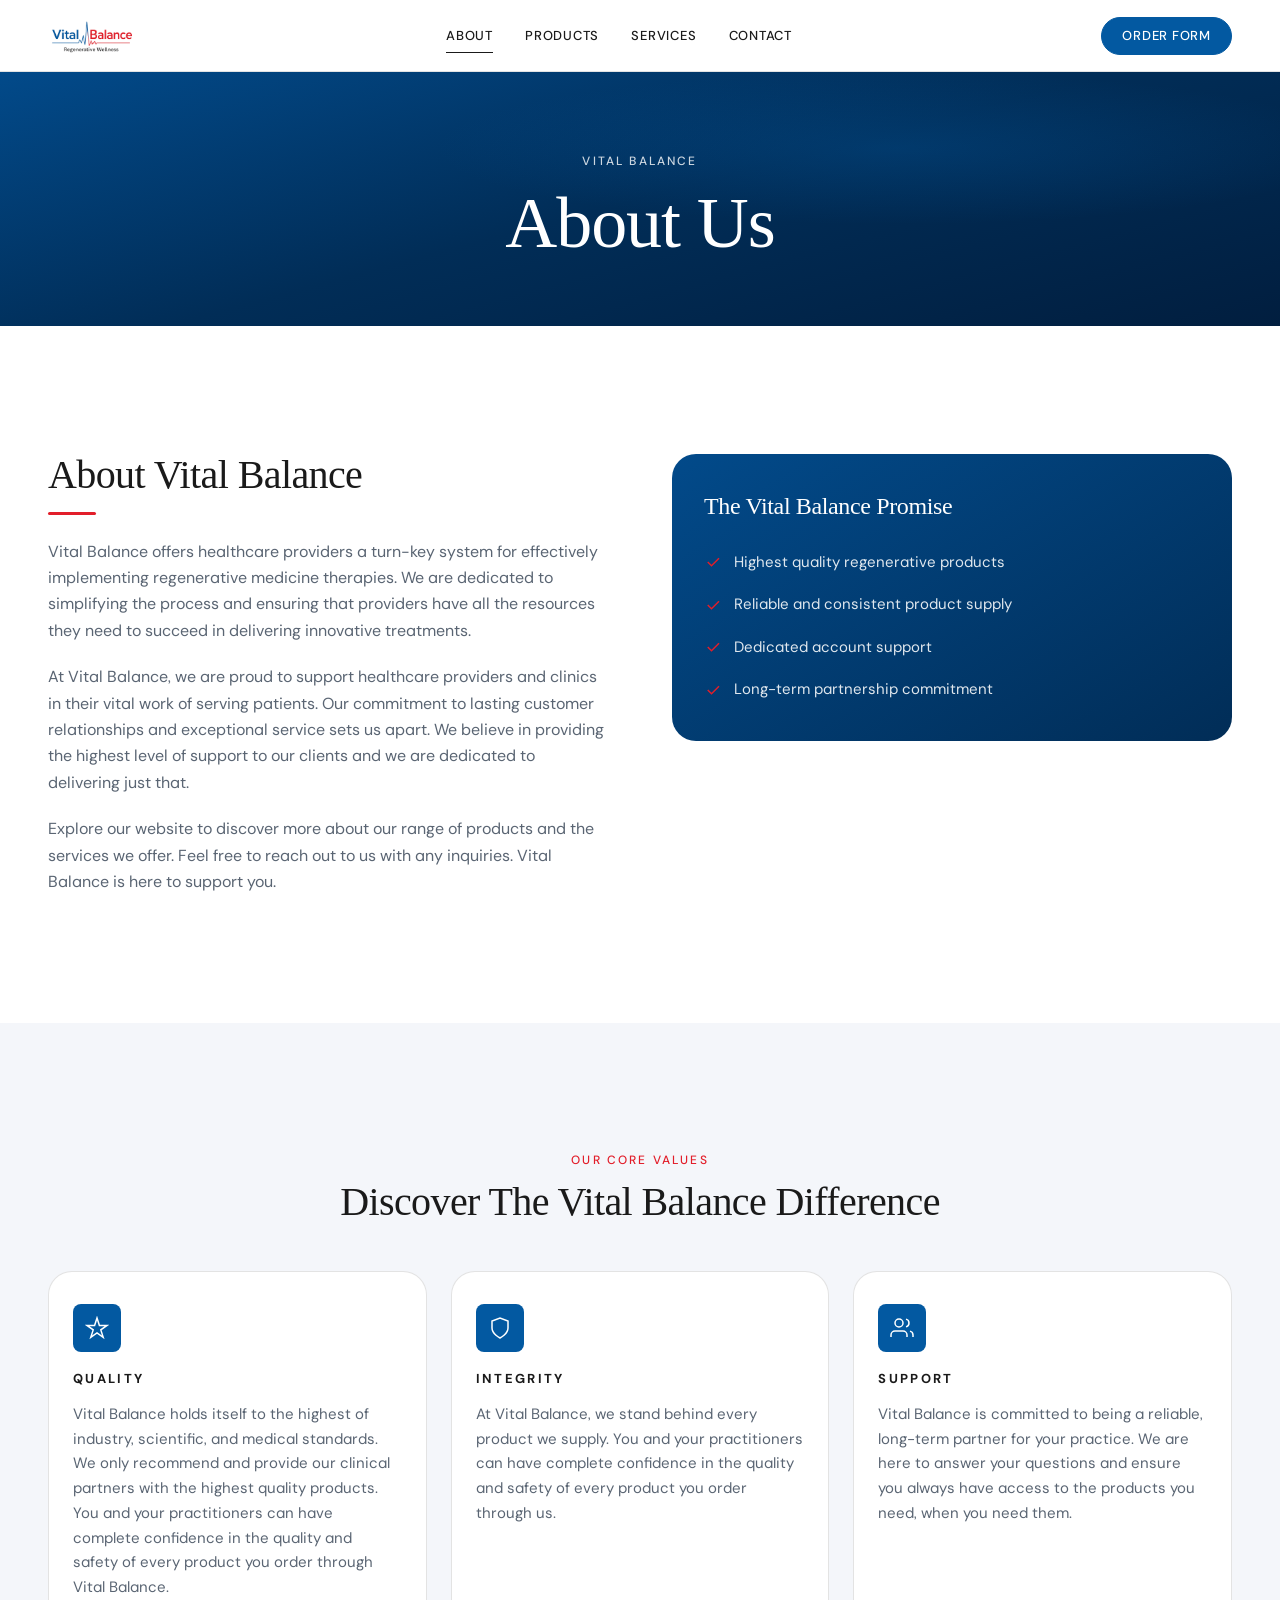
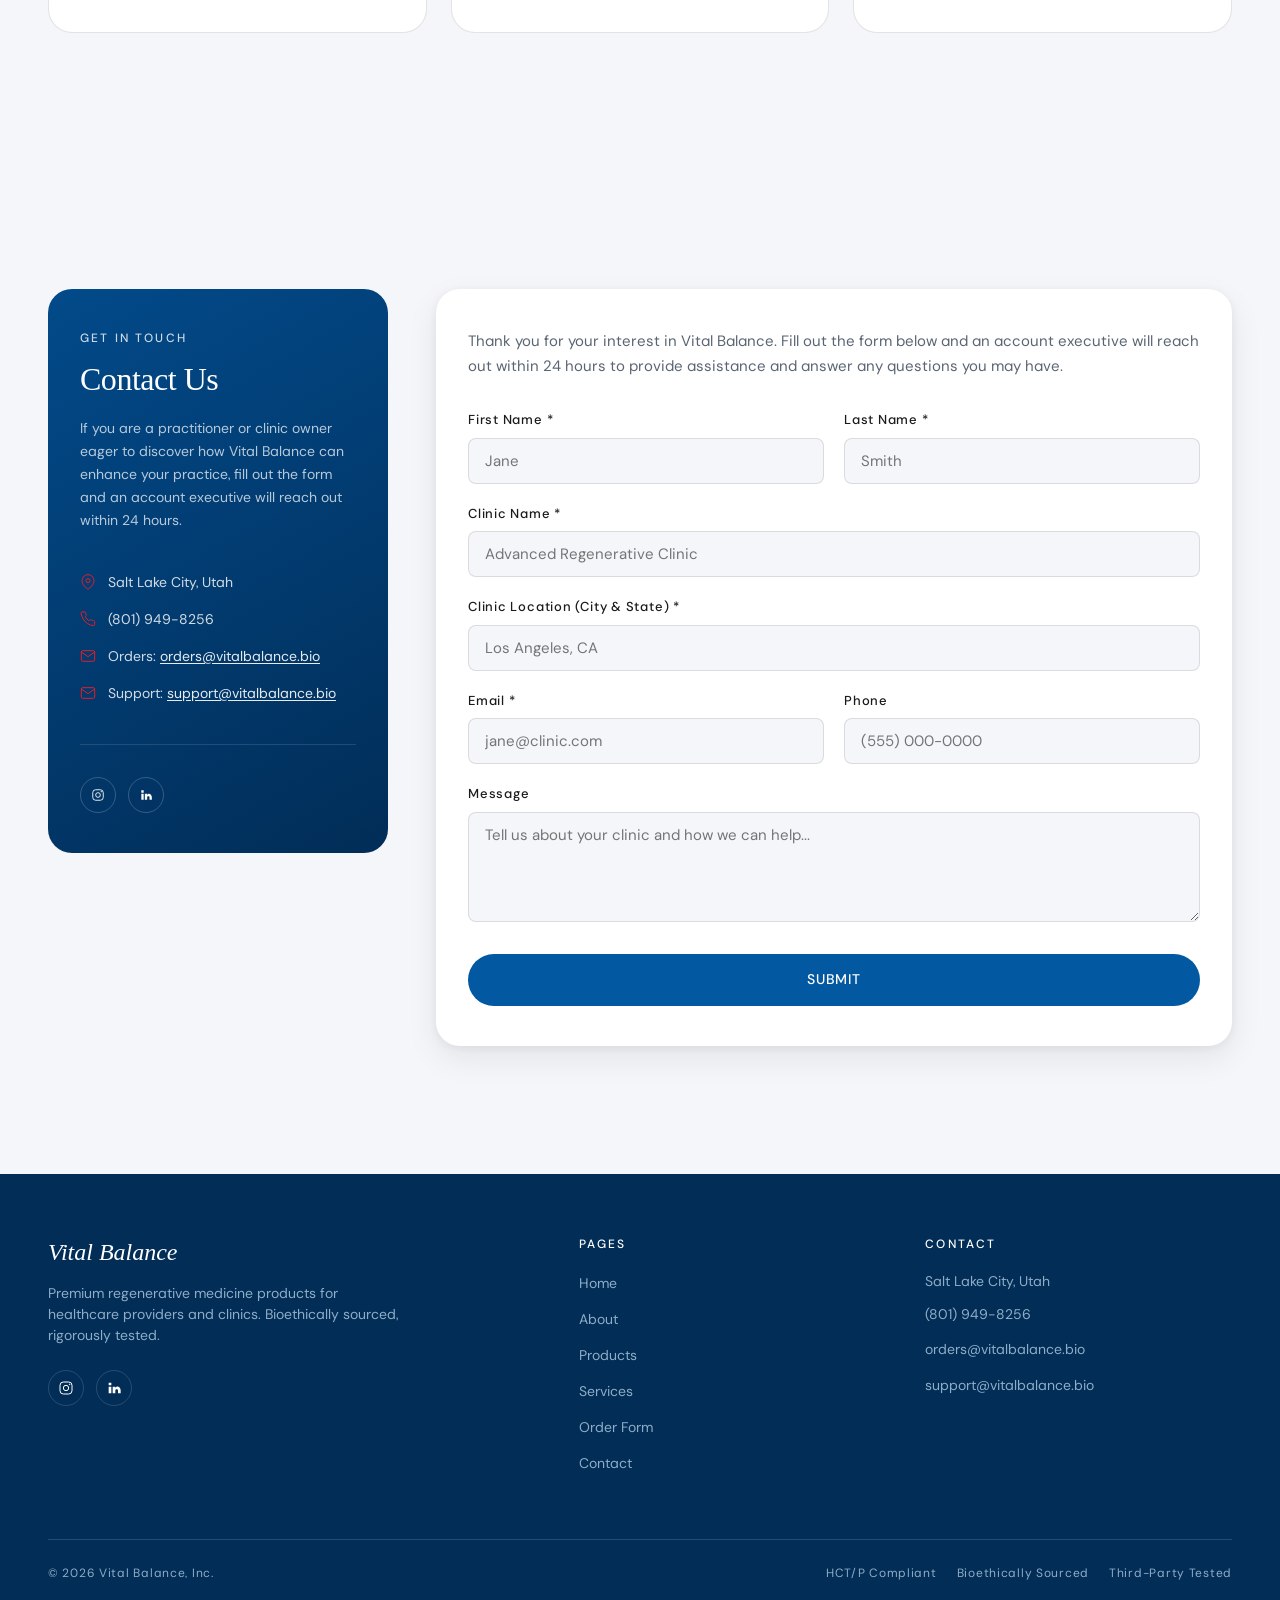
==== vitalbalance-about.html @ 43c0eb51 "Add scroll reveal animation and delivery method/UI fixes - Fade-up reveal on scroll for all content " ====
<!doctype html>
<html lang="en">
<head>
  <meta charset="utf-8" />
  <meta name="viewport" content="width=device-width, initial-scale=1" />
  <title>About Us — Vital Balance</title>
  <meta name="description" content="Learn about Vital Balance, a turn-key regenerative medicine system built for healthcare providers and clinics." />
  <link rel="stylesheet" href="colors_and_type.css" />
  <link rel="stylesheet" href="components.css" />
  <link rel="stylesheet" href="about.css" />
</head>
<body>

  <nav class="nav" aria-label="Primary">
    <a class="nav__brand" href="vitalbalance-home.html">
      <img class="nav__logo" src="asset/vital_balance_logo_no_bg.jpg" alt="Vital Balance" />
    </a>
    <div class="nav__center">
      <a class="nav__link" href="vitalbalance-about.html" aria-current="page">About</a>
      <a class="nav__link" href="vitalbalance-products.html">Products</a>
      <a class="nav__link" href="#">Services</a>
      <a class="nav__link" href="#contact">Contact</a>
    </div>
    <div class="nav__right">
      <a class="nav__cta" href="vitalbalance-order.html">Order Form</a>
      <button class="nav__hamburger" aria-label="Open menu"><span></span><span></span><span></span></button>
    </div>
  </nav>

  <div class="nav-overlay" aria-hidden="true">
    <button class="nav-overlay__close" aria-label="Close menu">
      <svg width="22" height="22" viewBox="0 0 24 24" fill="none" stroke="currentColor" stroke-width="1.5"><path d="m6 6 12 12M18 6 6 18"/></svg>
    </button>
    <a class="nav-overlay__cta" href="vitalbalance-order.html">Order Form</a>
    <a class="nav-overlay__link" href="vitalbalance-about.html">About</a>
    <a class="nav-overlay__link" href="vitalbalance-products.html">Products</a>
    <a class="nav-overlay__link" href="#">Services</a>
    <a class="nav-overlay__link" href="#contact">Contact</a>
  </div>

  <main>

    <!-- ============== PAGE HERO ============== -->
    <section class="page-hero">
      <div class="container">
        <p class="eyebrow eyebrow--cream">Vital Balance</p>
        <h1>About Us</h1>
      </div>
    </section>

    <!-- ============== ABOUT BODY ============== -->
    <section class="about-body">
      <div class="container">
        <div class="about-body__grid">

          <div class="about-body__copy reveal">
            <h2>About Vital Balance</h2>
            <div class="about-body__rule"></div>
            <p>Vital Balance offers healthcare providers a turn-key system for effectively implementing regenerative medicine therapies. We are dedicated to simplifying the process and ensuring that providers have all the resources they need to succeed in delivering innovative treatments.</p>
            <p>At Vital Balance, we are proud to support healthcare providers and clinics in their vital work of serving patients. Our commitment to lasting customer relationships and exceptional service sets us apart. We believe in providing the highest level of support to our clients and we are dedicated to delivering just that.</p>
            <p>Explore our website to discover more about our range of products and the services we offer. Feel free to reach out to us with any inquiries. Vital Balance is here to support you.</p>
          </div>

          <div class="about-promise reveal">
            <h3 class="about-promise__title">The Vital Balance Promise</h3>
            <ul class="about-promise__list">
              <li>
                <svg class="about-promise__check" viewBox="0 0 24 24" fill="none" stroke="currentColor" stroke-width="2"><path d="m5 12 5 5L20 7"/></svg>
                Highest quality regenerative products
              </li>
              <li>
                <svg class="about-promise__check" viewBox="0 0 24 24" fill="none" stroke="currentColor" stroke-width="2"><path d="m5 12 5 5L20 7"/></svg>
                Reliable and consistent product supply
              </li>
              <li>
                <svg class="about-promise__check" viewBox="0 0 24 24" fill="none" stroke="currentColor" stroke-width="2"><path d="m5 12 5 5L20 7"/></svg>
                Dedicated account support
              </li>
              <li>
                <svg class="about-promise__check" viewBox="0 0 24 24" fill="none" stroke="currentColor" stroke-width="2"><path d="m5 12 5 5L20 7"/></svg>
                Long-term partnership commitment
              </li>
            </ul>
          </div>

        </div>
      </div>
    </section>

    <!-- ============== CORE VALUES ============== -->
    <section class="about-values">
      <div class="container">
        <header class="about-values__head reveal">
          <p class="eyebrow">Our Core Values</p>
          <h2>Discover The Vital Balance Difference</h2>
        </header>
        <div class="about-values__grid">

          <article class="value-card reveal">
            <div class="value-card__icon">
              <svg viewBox="0 0 24 24" fill="none" stroke="currentColor" stroke-width="1.5"><path d="M12 2l2.4 7.4H22l-6.2 4.5 2.4 7.4L12 17l-6.2 4.3 2.4-7.4L2 9.4h7.6z"/></svg>
            </div>
            <h3>Quality</h3>
            <p>Vital Balance holds itself to the highest of industry, scientific, and medical standards. We only recommend and provide our clinical partners with the highest quality products. You and your practitioners can have complete confidence in the quality and safety of every product you order through Vital Balance.</p>
          </article>

          <article class="value-card reveal">
            <div class="value-card__icon">
              <svg viewBox="0 0 24 24" fill="none" stroke="currentColor" stroke-width="1.5"><path d="M12 22s8-4 8-10V5l-8-3-8 3v7c0 6 8 10 8 10z"/></svg>
            </div>
            <h3>Integrity</h3>
            <p>At Vital Balance, we stand behind every product we supply. You and your practitioners can have complete confidence in the quality and safety of every product you order through us.</p>
          </article>

          <article class="value-card reveal">
            <div class="value-card__icon">
              <svg viewBox="0 0 24 24" fill="none" stroke="currentColor" stroke-width="1.5"><path d="M17 21v-2a4 4 0 0 0-4-4H5a4 4 0 0 0-4 4v2"/><circle cx="9" cy="7" r="4"/><path d="M23 21v-2a4 4 0 0 0-3-3.87"/><path d="M16 3.13a4 4 0 0 1 0 7.75"/></svg>
            </div>
            <h3>Support</h3>
            <p>Vital Balance is committed to being a reliable, long-term partner for your practice. We are here to answer your questions and ensure you always have access to the products you need, when you need them.</p>
          </article>

        </div>
      </div>
    </section>

  </main>

  <!-- ============== CONTACT FORM ============== -->
  <section class="contact-section" id="contact" aria-labelledby="contact-heading">
    <div class="container">
      <div class="contact-section__grid">
        <div class="contact-info reveal">
          <p class="eyebrow eyebrow--cream contact-info__eyebrow">Get In Touch</p>
          <h2 id="contact-heading" class="contact-info__title">Contact Us</h2>
          <p class="contact-info__desc">If you are a practitioner or clinic owner eager to discover how Vital Balance can enhance your practice, fill out the form and an account executive will reach out within 24 hours.</p>
          <div class="contact-info__detail">
            <svg width="16" height="16" viewBox="0 0 24 24" fill="none" stroke="currentColor" stroke-width="1.5"><path d="M21 10c0 7-9 13-9 13s-9-6-9-13a9 9 0 0 1 18 0z"/><circle cx="12" cy="10" r="3"/></svg>
            Salt Lake City, Utah
          </div>
          <div class="contact-info__detail">
            <svg width="16" height="16" viewBox="0 0 24 24" fill="none" stroke="currentColor" stroke-width="1.5"><path d="M22 16.92v3a2 2 0 0 1-2.18 2 19.79 19.79 0 0 1-8.63-3.07A19.5 19.5 0 0 1 4.69 12 19.79 19.79 0 0 1 1.62 3.38 2 2 0 0 1 3.6 1.22h3a2 2 0 0 1 2 1.72 12.84 12.84 0 0 0 .7 2.81 2 2 0 0 1-.45 2.11L7.91 8.77a16 16 0 0 0 6 6l.95-.95a2 2 0 0 1 2.11-.45 12.84 12.84 0 0 0 2.81.7A2 2 0 0 1 21.73 16.92z"/></svg>
            (801) 949-8256
          </div>
          <div class="contact-info__detail">
            <svg width="16" height="16" viewBox="0 0 24 24" fill="none" stroke="currentColor" stroke-width="1.5"><path d="M4 4h16c1.1 0 2 .9 2 2v12c0 1.1-.9 2-2 2H4c-1.1 0-2-.9-2-2V6c0-1.1.9-2 2-2z"/><polyline points="22,6 12,13 2,6"/></svg>
            <span>Orders: <a href="mailto:orders@vitalbalance.bio">orders@vitalbalance.bio</a></span>
          </div>
          <div class="contact-info__detail">
            <svg width="16" height="16" viewBox="0 0 24 24" fill="none" stroke="currentColor" stroke-width="1.5"><path d="M4 4h16c1.1 0 2 .9 2 2v12c0 1.1-.9 2-2 2H4c-1.1 0-2-.9-2-2V6c0-1.1.9-2 2-2z"/><polyline points="22,6 12,13 2,6"/></svg>
            <span>Support: <a href="mailto:support@vitalbalance.bio">support@vitalbalance.bio</a></span>
          </div>
          <div class="contact-info__socials">
            <a class="contact-info__social" href="#" aria-label="Instagram"><svg width="14" height="14" viewBox="0 0 24 24" fill="none" stroke="currentColor" stroke-width="1.5"><rect x="3" y="3" width="18" height="18" rx="5"/><circle cx="12" cy="12" r="4"/><circle cx="17.5" cy="6.5" r=".5" fill="currentColor"/></svg></a>
            <a class="contact-info__social" href="#" aria-label="LinkedIn"><svg width="14" height="14" viewBox="0 0 24 24" fill="currentColor"><path d="M4 4h4v4H4zm0 6h4v10H4zm6 0h4v2c1-2 4-3 6-1s2 4 2 6v3h-4v-4c0-1-.4-2-2-2s-2 1-2 2v4h-4z"/></svg></a>
          </div>
        </div>
        <div class="contact-form-card reveal">
          <p class="contact-form-card__intro">Thank you for your interest in Vital Balance. Fill out the form below and an account executive will reach out within 24 hours to provide assistance and answer any questions you may have.</p>
          <form onsubmit="event.preventDefault(); this.querySelector('.contact-form__submit').textContent='Submitted. We\'ll be in touch!'">
            <div class="contact-form__row">
              <div class="contact-form__field">
                <label for="cf-first">First Name *</label>
                <input type="text" id="cf-first" name="first_name" required placeholder="Jane" />
              </div>
              <div class="contact-form__field">
                <label for="cf-last">Last Name *</label>
                <input type="text" id="cf-last" name="last_name" required placeholder="Smith" />
              </div>
            </div>
            <div class="contact-form__field">
              <label for="cf-clinic">Clinic Name *</label>
              <input type="text" id="cf-clinic" name="clinic_name" required placeholder="Advanced Regenerative Clinic" />
            </div>
            <div class="contact-form__field">
              <label for="cf-location">Clinic Location (City &amp; State) *</label>
              <input type="text" id="cf-location" name="clinic_location" required placeholder="Los Angeles, CA" />
            </div>
            <div class="contact-form__row">
              <div class="contact-form__field">
                <label for="cf-email">Email *</label>
                <input type="email" id="cf-email" name="email" required placeholder="jane@clinic.com" />
              </div>
              <div class="contact-form__field">
                <label for="cf-phone">Phone</label>
                <input type="tel" id="cf-phone" name="phone" placeholder="(555) 000-0000" />
              </div>
            </div>
            <div class="contact-form__field">
              <label for="cf-message">Message</label>
              <textarea id="cf-message" name="message" placeholder="Tell us about your clinic and how we can help..."></textarea>
            </div>
            <button type="submit" class="contact-form__submit">Submit</button>
          </form>
        </div>
      </div>
    </div>
  </section>

  <!-- ============== FOOTER ============== -->
  <footer class="footer">
    <div class="container">
      <div class="footer__grid">
        <div>
          <p class="footer__brand-tag">Vital Balance</p>
          <p class="footer__blurb">Premium regenerative medicine products for healthcare providers and clinics. Bioethically sourced, rigorously tested.</p>
          <div class="footer__socials">
            <a class="footer__social" href="#" aria-label="Instagram"><svg width="16" height="16" viewBox="0 0 24 24" fill="none" stroke="currentColor" stroke-width="1.5"><rect x="3" y="3" width="18" height="18" rx="5"/><circle cx="12" cy="12" r="4"/><circle cx="17.5" cy="6.5" r=".5" fill="currentColor"/></svg></a>
            <a class="footer__social" href="#" aria-label="LinkedIn"><svg width="16" height="16" viewBox="0 0 24 24" fill="currentColor"><path d="M4 4h4v4H4zm0 6h4v10H4zm6 0h4v2c1-2 4-3 6-1s2 4 2 6v3h-4v-4c0-1-.4-2-2-2s-2 1-2 2v4h-4z"/></svg></a>
          </div>
        </div>
        <div class="footer__col">
          <h4>Pages</h4>
          <ul class="footer__list">
            <li><a href="vitalbalance-home.html">Home</a></li>
            <li><a href="vitalbalance-about.html">About</a></li>
            <li><a href="vitalbalance-products.html">Products</a></li>
            <li><a href="#">Services</a></li>
            <li><a href="vitalbalance-order.html">Order Form</a></li>
            <li><a href="#contact">Contact</a></li>
          </ul>
        </div>
        <div class="footer__col">
          <h4>Contact</h4>
          <ul class="footer__list">
            <li style="color: var(--fg-on-dark-mute); font-size: var(--fs-14);">Salt Lake City, Utah</li>
            <li style="color: var(--fg-on-dark-mute); font-size: var(--fs-14);">(801) 949-8256</li>
            <li><a href="mailto:orders@vitalbalance.bio">orders@vitalbalance.bio</a></li>
            <li><a href="mailto:support@vitalbalance.bio">support@vitalbalance.bio</a></li>
          </ul>
        </div>
      </div>
      <div class="footer__bottom">
        <span>© 2026 Vital Balance, Inc.</span>
        <div class="footer__certs">
          <span>HCT/P Compliant</span><span>Bioethically Sourced</span><span>Third-Party Tested</span>
        </div>
      </div>
    </div>
  </footer>

  <script src="shared.js"></script>
</body>
</html>
---- colors_and_type.css ----
/* ============================================================
   Vital Balance — Design Tokens
   Single source of truth: type, color, spacing, motion, shape
   ============================================================ */

/* Local variable fonts (uploaded by brand) */
@font-face {
  font-family: "DM Sans";
  src: url("fonts/DM_Sans,Plus_Jakarta_Sans copy/DM_Sans/DMSans-VariableFont_opsz,wght.ttf") format("truetype-variations");
  font-weight: 100 1000;
  font-style: normal;
  font-display: swap;
}
@font-face {
  font-family: "DM Sans";
  src: url("fonts/DM_Sans,Plus_Jakarta_Sans copy/DM_Sans/DMSans-Italic-VariableFont_opsz,wght.ttf") format("truetype-variations");
  font-weight: 100 1000;
  font-style: italic;
  font-display: swap;
}
@font-face {
  font-family: "Plus Jakarta Sans";
  src: url("fonts/DM_Sans,Plus_Jakarta_Sans copy/Plus_Jakarta_Sans/PlusJakartaSans-VariableFont_wght.ttf") format("truetype-variations");
  font-weight: 200 800;
  font-style: normal;
  font-display: swap;
}
@font-face {
  font-family: "Plus Jakarta Sans";
  src: url("fonts/DM_Sans,Plus_Jakarta_Sans copy/Plus_Jakarta_Sans/PlusJakartaSans-Italic-VariableFont_wght.ttf") format("truetype-variations");
  font-weight: 200 800;
  font-style: italic;
  font-display: swap;
}

/* Cormorant Garamond is the editorial serif used for display + headlines.
   Loaded from Google Fonts because no .ttf was uploaded — flagged in README. */
@import url("https://fonts.googleapis.com/css2?family=Cormorant+Garamond:ital,wght@0,300;0,400;0,500;0,600;0,700;1,300;1,400;1,500;1,600;1,700&display=swap");

:root {
  /* ---------- Color: brand palette (from official Vital Balance logo) -------
     Blue (Vital) + Red (Balance) on white, with charcoal lockup type.
     Variable names retain sage/brown/cream for compatibility, but all
     values now map to the logo identity. */
  --cream:        #FFFFFF;   /* page background — clean white */
  --cream-dark:   #F4F6FA;   /* subtle bands, hover surfaces */
  --cream-deeper: #E5EAF1;   /* dividers, muted accents */

  --sage:         #0359A1;   /* brand blue — primary */
  --sage-light:   #2A78C0;   /* hover, secondary */
  --sage-dark:    #024A8A;   /* dark accent, tabs */
  --sage-deepest: #012D57;   /* footer, full-bleed dark */

  --brown:        #E21E2A;   /* brand red — accent */
  --brown-light:  #FFFFFF;   /* tints, icon fills on dark */

  --charcoal:     #1A1A1A;   /* primary text (logo subtitle gray) */
  --muted:        #5A6573;   /* secondary text */
  --muted-light:  #9AA3B0;   /* tertiary text */

  --white:        #FFFFFF;

  --star:         #D6911C;   /* amber star color */

  /* ---------- Color: semantic --------------------------------- */
  --bg:              var(--cream);
  --surface:         var(--white);
  --surface-tinted:  #F4F6FA;
  --fg:              var(--charcoal);
  --fg-on-dark:      var(--cream);
  --fg-on-dark-mute: #8FADC6;
  --link:            var(--sage-dark);
  --link-hover:      var(--brown);
  --border:          rgba(31, 31, 27, 0.12);
  --border-strong:   rgba(31, 31, 27, 0.24);
  --border-on-dark:  rgba(255, 255, 255, 0.15);

  /* ---------- Typography --------------------------------------- */
  --font-display: "Cormorant Garamond", "EB Garamond", Georgia, serif;
  --font-body:    "DM Sans", "Plus Jakarta Sans", -apple-system, BlinkMacSystemFont, "Segoe UI", sans-serif;

  /* Modular scale, mobile-first; pages override --step-*-fluid via clamp */
  --fs-12: 0.75rem;
  --fs-13: 0.8125rem;
  --fs-14: 0.875rem;
  --fs-15: 0.9375rem;
  --fs-16: 1rem;
  --fs-18: 1.125rem;
  --fs-20: 1.25rem;
  --fs-24: 1.5rem;
  --fs-32: 2rem;
  --fs-48: 3rem;
  --fs-72: 4.5rem;
  --fs-96: 6rem;

  --lh-tight:    1.05;
  --lh-snug:     1.2;
  --lh-normal:   1.5;
  --lh-relaxed:  1.65;

  --tracking-wide:  0.18em;   /* spaced caps eyebrow labels */
  --tracking-mid:   0.06em;
  --tracking-display: -0.015em;

  /* Semantic type */
  --h-display:  clamp(3rem, 8vw, 6rem);     /* hero headlines */
  --h1:         clamp(2.25rem, 5vw, 3.75rem);
  --h2:         clamp(1.75rem, 3.6vw, 2.75rem);
  --h3:         clamp(1.25rem, 2.4vw, 1.625rem);

  /* ---------- Spacing (8px base) ------------------------------ */
  --sp-1:  4px;
  --sp-2:  8px;
  --sp-3:  12px;
  --sp-4:  16px;
  --sp-5:  20px;
  --sp-6:  24px;
  --sp-8:  32px;
  --sp-10: 40px;
  --sp-12: 48px;
  --sp-16: 64px;
  --sp-20: 80px;

  /* Page rhythm */
  --gutter:       clamp(20px, 4vw, 48px);
  --section-y:    clamp(64px, 10vw, 128px);
  --max-w:        1320px;

  /* ---------- Shape ------------------------------------------- */
  --radius-xs: 2px;
  --radius-sm: 4px;
  --radius:    8px;
  --radius-lg: 16px;
  --radius-xl: 24px;
  --radius-pill: 999px;

  /* ---------- Elevation --------------------------------------- */
  --shadow-card:  0 2px 8px rgba(31, 31, 27, 0.06), 0 12px 32px rgba(31, 31, 27, 0.08);
  --shadow-hover: 0 6px 16px rgba(31, 31, 27, 0.10), 0 24px 56px rgba(31, 31, 27, 0.14);

  /* ---------- Motion ------------------------------------------ */
  --ease:         cubic-bezier(0.22, 0.61, 0.36, 1);
  --ease-out:     cubic-bezier(0.16, 1, 0.3, 1);
  --ease-in-out:  cubic-bezier(0.65, 0, 0.35, 1);
  --dur:          280ms;
  --dur-slow:     520ms;
  --transition:        all var(--dur) var(--ease);

  /* ---------- Layout primitives ------------------------------- */
  --nav-h:        72px;
  --nav-h-scroll: 64px;
  --z-nav:    50;
  --z-overlay: 80;
}

/* ============================================================
   Base reset + element defaults — minimal, opinionated
   ============================================================ */
*, *::before, *::after { box-sizing: border-box; }
html { -webkit-text-size-adjust: 100%; scroll-behavior: smooth; }
body {
  margin: 0;
  font-family: var(--font-body);
  font-size: var(--fs-16);
  line-height: var(--lh-normal);
  color: var(--fg);
  background: var(--bg);
  font-feature-settings: "ss01", "ss02";
  -webkit-font-smoothing: antialiased;
  text-rendering: optimizeLegibility;
}

img, svg, video { display: block; max-width: 100%; }

a { color: var(--link); text-decoration: none; transition: color var(--dur) var(--ease); }
a:hover { color: var(--link-hover); }
a:focus-visible {
  outline: 2px solid var(--sage);
  outline-offset: 2px;
  border-radius: var(--radius-xs);
}

button { font: inherit; color: inherit; background: none; border: none; cursor: pointer; }
button:focus-visible { outline: 2px solid var(--sage); outline-offset: 2px; border-radius: var(--radius); }

h1, h2, h3, h4, h5, h6 {
  font-family: var(--font-display);
  font-weight: 400;
  line-height: var(--lh-tight);
  letter-spacing: var(--tracking-display);
  color: var(--fg);
  margin: 0;
}
h1 { font-size: var(--h1); }
h2 { font-size: var(--h2); }
h3 { font-size: var(--h3); }

p { margin: 0; text-wrap: pretty; }

/* Spaced-caps eyebrow label — used everywhere as a section signal */
.eyebrow {
  font-family: var(--font-body);
  font-size: var(--fs-12);
  font-weight: 500;
  letter-spacing: var(--tracking-wide);
  text-transform: uppercase;
  color: var(--brown);
}
.eyebrow--cream { color: var(--cream); opacity: 0.8; }

/* Italic emphasis inside serif headlines — the editorial tell */
.italic { font-style: italic; font-weight: 400; }

/* Container helper */
.container {
  width: 100%;
  max-width: var(--max-w);
  margin-inline: auto;
  padding-inline: var(--gutter);
}
/* Visually hidden (a11y) */
.sr-only {
  position: absolute; width: 1px; height: 1px;
  padding: 0; margin: -1px; overflow: hidden;
  clip: rect(0, 0, 0, 0); white-space: nowrap; border: 0;
}

/* Animated underline — used on text links */
.link-underline {
  position: relative; display: inline-block;
  padding-bottom: 2px;
}
.link-underline::after {
  content: "";
  position: absolute; left: 0; right: 0; bottom: 0;
  height: 1px; background: currentColor;
  transform-origin: left;
  transition: transform var(--dur) var(--ease);
}
.link-underline:hover::after { transform: scaleX(0.4); transform-origin: right; }

/* Reduced motion */
@media (prefers-reduced-motion: reduce) {
  *, *::before, *::after {
    animation-duration: 0.01ms !important;
    animation-iteration-count: 1 !important;
    transition-duration: 0.01ms !important;
    scroll-behavior: auto !important;
  }
}
---- components.css ----
/* ============================================================
   Vital Balance — Shared Components
   Buttons, Nav, Footer, Trust bar, Product card, Forms, Badges
   ============================================================ */

/* ---------- BUTTONS ---------------------------------------- */
.btn {
  display: inline-flex;
  align-items: center;
  justify-content: center;
  gap: var(--sp-2);
  height: 52px;
  padding-inline: var(--sp-8);
  font-family: var(--font-body);
  font-size: var(--fs-14);
  font-weight: 500;
  letter-spacing: var(--tracking-mid);
  text-transform: uppercase;
  border-radius: var(--radius-pill);
  border: 1px solid transparent;
  cursor: pointer;
  transition: var(--transition);
  white-space: nowrap;
  user-select: none;
}
.btn:focus-visible { outline: 2px solid var(--sage); outline-offset: 3px; }

/* primary: sage filled — main CTA */
.btn--primary {
  background: var(--sage);
  color: var(--cream);
  border-color: var(--sage);
}
.btn--primary:hover { background: var(--sage-dark); border-color: var(--sage-dark); }
.btn--primary:active { transform: translateY(1px); }

/* ghost: cream/transparent with border — secondary CTA */
.btn--ghost {
  background: transparent;
  color: var(--charcoal);
  border-color: var(--charcoal);
}
.btn--ghost:hover { background: var(--charcoal); color: var(--cream); }

/* ghost on dark backgrounds */
.btn--ghost-light {
  background: transparent;
  color: var(--cream);
  border-color: var(--cream);
}
.btn--ghost-light:hover { background: var(--cream); color: var(--charcoal); }

/* sage outline */
.btn--outline-sage {
  background: transparent;
  color: var(--sage-dark);
  border-color: var(--sage-dark);
}
.btn--outline-sage:hover { background: var(--sage-dark); color: var(--cream); }

.btn--block { width: 100%; }
.btn--sm { height: 40px; padding-inline: var(--sp-5); font-size: var(--fs-12); }
.btn--lg { height: 60px; padding-inline: var(--sp-10); font-size: var(--fs-15); }

/* ---------- NAV ------------------------------------------- */
.nav {
  position: fixed;
  top: 0; left: 0; right: 0;
  z-index: var(--z-nav);
  height: var(--nav-h);
  padding-inline: var(--gutter);
  display: flex;
  align-items: center;
  justify-content: space-between;
  background: #FFFFFF;
  border-bottom: 1px solid var(--border);
}

.nav__brand {
  display: flex;
  align-items: center;
  text-decoration: none;
}
.nav__logo {
  height: 44px;
  width: auto;
  display: block;
  border-radius: var(--radius-sm);
}
@media (max-width: 480px) {
  .nav__logo { height: 36px; }
}

.nav__center {
  display: none;
  gap: var(--sp-8);
}
@media (min-width: 880px) {
  .nav__center { display: flex; }
}
.nav__link {
  font-size: var(--fs-13);
  letter-spacing: var(--tracking-mid);
  text-transform: uppercase;
  color: var(--charcoal);
  font-weight: 500;
  position: relative;
  padding: var(--sp-2) 0;
  transition: color var(--dur) var(--ease);
}
.nav__link::after {
  content: "";
  position: absolute; left: 0; right: 0; bottom: 0;
  height: 1px; background: currentColor;
  transform: scaleX(0); transform-origin: right;
  transition: transform var(--dur) var(--ease);
}
.nav__link:hover::after, .nav__link[aria-current="page"]::after { transform: scaleX(1); transform-origin: left; }

.nav__right {
  display: flex; align-items: center; gap: var(--sp-5);
}
.nav__cta {
  display: none;
  height: 38px;
  padding-inline: var(--sp-5);
  background: var(--sage);
  color: var(--cream);
  border: 1px solid var(--sage);
  border-radius: var(--radius-pill);
  font-size: var(--fs-13);
  font-weight: 500;
  letter-spacing: var(--tracking-mid);
  text-transform: uppercase;
  text-decoration: none;
  align-items: center;
  justify-content: center;
  transition: background var(--dur) var(--ease), border-color var(--dur) var(--ease);
  white-space: nowrap;
}
.nav__cta:hover { background: var(--sage-dark); border-color: var(--sage-dark); color: var(--cream); }
@media (min-width: 720px) { .nav__cta { display: inline-flex; } }
.nav__hamburger {
  display: inline-flex;
  width: 28px; height: 22px;
  flex-direction: column; justify-content: space-between;
  background: none; border: 0; cursor: pointer; padding: 0;
}
.nav__hamburger span {
  display: block; height: 1.5px; width: 100%;
  background: currentColor; transition: var(--transition);
}
@media (min-width: 880px) { .nav__hamburger { display: none; } }

/* Mobile overlay menu */
.nav-overlay {
  position: fixed; inset: 0;
  background: var(--cream);
  z-index: calc(var(--z-nav) + 1);
  padding: var(--nav-h) var(--gutter) var(--sp-12);
  display: flex; flex-direction: column;
  gap: var(--sp-6);
  transform: translateY(-100%);
  transition: transform var(--dur-slow) var(--ease-out);
  overflow-y: auto;
}
.nav-overlay.is-open { transform: translateY(0); }
.nav-overlay__close {
  position: absolute; top: var(--sp-5); right: var(--gutter);
  width: 36px; height: 36px;
  display: inline-flex; align-items: center; justify-content: center;
}
.nav-overlay__cta {
  display: block;
  background: #012D57;
  color: var(--white) !important;
  font-family: var(--font-body);
  font-size: var(--fs-15);
  font-weight: 600;
  letter-spacing: var(--tracking-wide);
  text-transform: uppercase;
  text-align: center;
  padding: var(--sp-4) var(--sp-6);
  border-radius: var(--radius);
  margin-bottom: var(--sp-2);
}
.nav-overlay__cta:hover { background: var(--sage); }
.nav-overlay__link {
  display: block;
  font-family: var(--font-display);
  font-size: var(--fs-32);
  color: var(--charcoal);
  padding-block: var(--sp-3);
  border-bottom: 1px solid var(--border);
}

/* ---------- TRUST BAR ------------------------------------- */
.trust-bar {
  background: var(--cream-dark);
  border-block: 1px solid var(--border);
  padding-block: var(--sp-3);
}
.trust-bar__row {
  display: grid;
  grid-template-columns: repeat(2, 1fr);
  gap: var(--sp-4);
  align-items: center;
}
@media (min-width: 720px) {
  .trust-bar__row { grid-template-columns: repeat(4, 1fr); }
}
.trust-bar__item {
  display: flex; align-items: center; justify-content: center;
  gap: var(--sp-2);
  font-size: var(--fs-12);
  letter-spacing: var(--tracking-mid);
  text-transform: uppercase;
  color: var(--charcoal);
  font-weight: 500;
}
.trust-bar__item + .trust-bar__item {
  position: relative;
}
@media (min-width: 720px) {
  .trust-bar__item + .trust-bar__item::before {
    content: "";
    position: absolute; left: 0; top: 25%; bottom: 25%;
    width: 1px; background: var(--border-strong);
  }
}
.trust-bar__icon { width: 16px; height: 16px; color: var(--sage); flex-shrink: 0; }

/* ---------- CONTACT FORM SECTION -------------------------- */
.contact-section {
  padding-block: var(--section-y);
  background: var(--cream-dark);
}
.contact-section__grid {
  display: grid;
  grid-template-columns: 1fr;
  gap: var(--sp-10);
  align-items: start;
}
@media (min-width: 880px) {
  .contact-section__grid { grid-template-columns: 340px 1fr; gap: var(--sp-12); }
}

.contact-info {
  background: linear-gradient(150deg, #024A8A 0%, #012D57 100%);
  border-radius: var(--radius-xl);
  padding: var(--sp-10) var(--sp-8);
  color: var(--cream);
}
.contact-info__eyebrow { margin-bottom: var(--sp-4); }
.contact-info__title {
  font-family: var(--font-display);
  font-size: var(--fs-32);
  font-weight: 400;
  color: var(--cream);
  margin-bottom: var(--sp-5);
}
.contact-info__desc {
  font-size: var(--fs-14);
  color: rgba(255, 255, 255, 0.72);
  line-height: var(--lh-relaxed);
  margin-bottom: var(--sp-10);
}
.contact-info__detail {
  display: flex;
  align-items: center;
  gap: var(--sp-3);
  font-size: var(--fs-14);
  color: rgba(255, 255, 255, 0.82);
  margin-bottom: var(--sp-4);
}
.contact-info__detail svg { flex-shrink: 0; color: var(--brown); }
.contact-info__detail a { color: rgba(255,255,255,0.9); text-decoration: underline; text-underline-offset: 2px; }
.contact-info__detail a:hover { color: var(--white); }
.contact-info__socials {
  display: flex;
  gap: var(--sp-3);
  margin-top: var(--sp-10);
  padding-top: var(--sp-8);
  border-top: 1px solid rgba(255, 255, 255, 0.12);
}
.contact-info__social {
  width: 36px; height: 36px;
  border: 1px solid rgba(255, 255, 255, 0.2);
  border-radius: var(--radius-pill);
  display: inline-flex; align-items: center; justify-content: center;
  color: var(--cream);
  transition: var(--transition);
}
.contact-info__social:hover { background: var(--cream); color: var(--sage-deepest); border-color: var(--cream); }

.contact-form-card {
  background: var(--white);
  border-radius: var(--radius-xl);
  padding: var(--sp-10) var(--sp-8);
  box-shadow: var(--shadow-card);
}
.contact-form-card__intro {
  font-size: var(--fs-15);
  color: var(--muted);
  line-height: var(--lh-relaxed);
  margin-bottom: var(--sp-8);
}
.contact-form__row {
  display: grid;
  grid-template-columns: 1fr 1fr;
  gap: var(--sp-5);
}
@media (max-width: 540px) { .contact-form__row { grid-template-columns: 1fr; } }
.contact-form__field {
  display: flex;
  flex-direction: column;
  gap: var(--sp-2);
  margin-bottom: var(--sp-5);
}
.contact-form__field label {
  font-size: var(--fs-13);
  font-weight: 500;
  color: var(--charcoal);
  letter-spacing: var(--tracking-mid);
}
.contact-form__field input,
.contact-form__field textarea {
  font-family: var(--font-body);
  font-size: var(--fs-15);
  color: var(--charcoal);
  background: var(--cream-dark);
  border: 1px solid var(--border);
  border-radius: var(--radius);
  padding: var(--sp-3) var(--sp-4);
  width: 100%;
  transition: border-color var(--dur) var(--ease), box-shadow var(--dur) var(--ease);
}
.contact-form__field input:focus,
.contact-form__field textarea:focus {
  outline: none;
  border-color: var(--sage);
  box-shadow: 0 0 0 3px rgba(3, 89, 161, 0.1);
  background: var(--white);
}
.contact-form__field textarea { min-height: 110px; resize: vertical; }
.contact-form__submit {
  width: 100%;
  height: 52px;
  background: var(--sage);
  color: var(--cream);
  border: none;
  border-radius: var(--radius-pill);
  font-family: var(--font-body);
  font-size: var(--fs-14);
  font-weight: 500;
  letter-spacing: var(--tracking-mid);
  text-transform: uppercase;
  cursor: pointer;
  transition: background var(--dur) var(--ease);
  margin-top: var(--sp-3);
}
.contact-form__submit:hover { background: var(--sage-dark); }

/* ---------- FOOTER ---------------------------------------- */
.footer {
  background: var(--sage-deepest);
  color: var(--fg-on-dark);
  padding: var(--sp-16) 0 var(--sp-6);
}
.footer__grid {
  display: grid;
  grid-template-columns: 1fr;
  gap: var(--sp-12);
}
@media (min-width: 720px) {
  .footer__grid { grid-template-columns: 1.6fr 1fr 1fr; gap: var(--sp-10); }
}
.footer__brand-tag {
  font-family: var(--font-display);
  font-style: italic;
  font-size: var(--fs-24);
  line-height: var(--lh-snug);
  margin-bottom: var(--sp-4);
}
.footer__blurb { color: var(--fg-on-dark-mute); margin-bottom: var(--sp-6); max-width: 36ch; font-size: var(--fs-14); }
.footer__socials { display: flex; gap: var(--sp-3); }
.footer__social {
  width: 36px; height: 36px;
  border: 1px solid var(--border-on-dark);
  border-radius: var(--radius-pill);
  display: inline-flex; align-items: center; justify-content: center;
  color: var(--fg-on-dark);
  transition: var(--transition);
}
.footer__social:hover { background: var(--cream); color: var(--sage-deepest); border-color: var(--cream); }

.footer__col h4 {
  font-family: var(--font-body);
  font-size: var(--fs-12);
  letter-spacing: var(--tracking-wide);
  text-transform: uppercase;
  color: var(--cream);
  font-weight: 500;
  margin-bottom: var(--sp-5);
}
.footer__list { list-style: none; padding: 0; margin: 0; display: flex; flex-direction: column; gap: var(--sp-3); }
.footer__list a { color: var(--fg-on-dark-mute); font-size: var(--fs-14); }
.footer__list a:hover { color: var(--cream); }

.footer__bottom {
  margin-top: var(--sp-16);
  padding-top: var(--sp-6);
  border-top: 1px solid var(--border-on-dark);
  display: flex; justify-content: space-between; align-items: center;
  flex-wrap: wrap; gap: var(--sp-4);
  font-size: var(--fs-12);
  color: var(--fg-on-dark-mute);
  letter-spacing: var(--tracking-mid);
}
.footer__certs { display: flex; flex-wrap: wrap; gap: var(--sp-5); }

/* ---------- PRODUCT CARD ---------------------------------- */
/* Used on Home featured grid + PLP grid + PDP related row */
.product-card {
  position: relative;
  display: flex; flex-direction: column;
  background: transparent;
  cursor: pointer;
  /* Staggered entrance — applied via .is-visible class from observer */
  opacity: 0;
  transform: translateY(16px);
  transition: opacity 600ms var(--ease-out), transform 600ms var(--ease-out);
}
.product-card.is-visible { opacity: 1; transform: translateY(0); }

.product-card__media {
  position: relative;
  aspect-ratio: 3 / 4;
  overflow: hidden;
  border-radius: var(--radius);
  background: var(--cream-dark);
}
.product-card__image {
  position: absolute; inset: 0;
  /* gradient placeholder set by category modifiers below */
  transition: transform 800ms var(--ease-out);
}
.product-card:hover .product-card__image { transform: scale(1.05); }

/* Category gradient placeholders — brand blue palette; each category has its own tone */
.product-card__image--adaptogen { background: radial-gradient(circle at 30% 30%, #7BB8E8 0%, #0359A1 60%, #012D57 100%); }
.product-card__image--longevity { background: radial-gradient(circle at 30% 30%, #A0CBE8 0%, #2A78C0 60%, #024A8A 100%); }
.product-card__image--cellular  { background: radial-gradient(circle at 35% 25%, #C8E0F5 0%, #5AAAE0 55%, #0359A1 100%); }
.product-card__image--mineral   { background: radial-gradient(circle at 30% 30%, #E5EEF8 0%, #8AB8DC 60%, #024A8A 100%); }
.product-card__image--immune    { background: radial-gradient(circle at 30% 30%, #F8D8DA 0%, #E87070 55%, #E21E2A 100%); }
.product-card__image--digestive { background: radial-gradient(circle at 30% 30%, #EEF5FC 0%, #A0CBE8 55%, #024A8A 100%); }
.product-card__image--cognitive { background: radial-gradient(circle at 30% 30%, #5AAAE0 0%, #0359A1 55%, #012D57 100%); }
.product-card__image--hormonal  { background: radial-gradient(circle at 30% 30%, #F0E8F5 0%, #C0A0CC 55%, #5A2878 100%); }

.product-card__badge {
  position: absolute;
  top: var(--sp-3); left: var(--sp-3);
  background: var(--cream);
  color: var(--charcoal);
  padding: 4px var(--sp-3);
  font-size: 10px;
  letter-spacing: var(--tracking-wide);
  text-transform: uppercase;
  font-weight: 600;
  border-radius: var(--radius-pill);
}
.product-card__badge--sale { background: var(--brown); color: var(--cream); }
.product-card__badge--new { background: var(--sage-dark); color: var(--cream); }

.product-card__wishlist {
  position: absolute;
  top: var(--sp-3); right: var(--sp-3);
  width: 36px; height: 36px;
  background: rgba(255, 255, 255, 0.92);
  backdrop-filter: blur(8px);
  border-radius: var(--radius-pill);
  display: inline-flex; align-items: center; justify-content: center;
  color: var(--charcoal);
  transition: var(--transition);
}
.product-card__wishlist:hover { background: var(--cream); transform: scale(1.06); }
.product-card__wishlist svg { width: 16px; height: 16px; transition: var(--transition); }
.product-card__wishlist[aria-pressed="true"] svg { fill: var(--brown); stroke: var(--brown); }

/* Hover drawer — fades up from bottom of media on hover */
.product-card__drawer {
  position: absolute;
  left: var(--sp-3); right: var(--sp-3); bottom: var(--sp-3);
  display: flex; gap: var(--sp-2);
  opacity: 0;
  transform: translateY(10px);
  transition: opacity var(--dur) var(--ease-out), transform var(--dur) var(--ease-out);
  pointer-events: none;
}
.product-card:hover .product-card__drawer {
  opacity: 1;
  transform: translateY(0);
  pointer-events: auto;
}
.product-card__drawer .btn { flex: 1; height: 40px; font-size: var(--fs-12); }

.product-card__body {
  padding-block: var(--sp-4);
  display: flex; flex-direction: column; gap: var(--sp-2);
}
.product-card__category {
  font-size: 10px;
  letter-spacing: var(--tracking-wide);
  text-transform: uppercase;
  color: var(--brown);
  font-weight: 500;
}
.product-card__name {
  font-family: var(--font-display);
  font-size: var(--fs-24);
  font-weight: 500;
  line-height: var(--lh-tight);
  color: var(--charcoal);
}
.product-card__hook {
  font-size: var(--fs-14);
  color: var(--muted);
  margin-bottom: var(--sp-2);
}
.product-card__meta {
  display: flex; align-items: center; justify-content: space-between;
  margin-top: auto;
  padding-top: var(--sp-2);
}
.product-card__price {
  font-size: var(--fs-15);
  font-weight: 600;
  color: var(--charcoal);
}
.product-card__price-old {
  font-size: var(--fs-13);
  color: var(--muted-light);
  text-decoration: line-through;
  margin-right: var(--sp-2);
}
.product-card__stars {
  display: inline-flex;
  align-items: center;
  gap: 2px;
  color: var(--star);
}
.product-card__stars svg { width: 12px; height: 12px; }
.product-card__stars-num {
  font-size: var(--fs-12);
  color: var(--muted);
  margin-left: var(--sp-1);
}

/* Skeleton loading state */
.product-card.is-skeleton { pointer-events: none; }
.product-card.is-skeleton .product-card__media,
.product-card.is-skeleton .product-card__name,
.product-card.is-skeleton .product-card__hook,
.product-card.is-skeleton .product-card__price {
  background: var(--cream-dark);
  color: transparent;
  border-radius: var(--radius-sm);
  animation: skeleton-pulse 1.4s ease-in-out infinite;
}
.product-card.is-skeleton .product-card__name { height: 28px; }
.product-card.is-skeleton .product-card__hook { height: 14px; width: 80%; }
.product-card.is-skeleton .product-card__price { height: 16px; width: 40%; }
@keyframes skeleton-pulse {
  0%, 100% { opacity: 0.65; }
  50% { opacity: 0.9; }
}

/* ---------- BADGE pills ----------------------------------- */
.pill {
  display: inline-flex; align-items: center; gap: var(--sp-1);
  height: 28px; padding-inline: var(--sp-3);
  font-size: var(--fs-12);
  font-weight: 500;
  letter-spacing: 0.04em;
  background: var(--cream-dark);
  color: var(--charcoal);
  border-radius: var(--radius-pill);
  border: 1px solid transparent;
  cursor: pointer;
  transition: var(--transition);
  white-space: nowrap;
}
.pill:hover { background: var(--cream-deeper); }
.pill[aria-pressed="true"], .pill.is-active {
  background: var(--sage-dark);
  color: var(--cream);
  border-color: var(--sage-dark);
}
.pill__count { opacity: 0.6; font-variant-numeric: tabular-nums; }

/* Variant pill — used on PDP for size/format choice */
.variant-pill {
  height: 44px;
  padding-inline: var(--sp-5);
  border: 1px solid var(--border-strong);
  background: var(--surface);
  color: var(--charcoal);
  border-radius: var(--radius-pill);
  font-size: var(--fs-14);
  font-weight: 500;
  cursor: pointer;
  transition: var(--transition);
}
.variant-pill:hover { border-color: var(--sage-dark); }
.variant-pill[aria-pressed="true"] {
  background: var(--sage-dark);
  color: var(--cream);
  border-color: var(--sage-dark);
}

/* ---------- STAR RATING ----------------------------------- */
.stars { display: inline-flex; align-items: center; gap: 2px; color: var(--star); }
.stars svg { width: 14px; height: 14px; }

/* ---------- SCROLL CUE ----------------------------------- */
.scroll-cue {
  display: none;
  flex-direction: column; align-items: center; gap: var(--sp-2);
  color: var(--cream);
  font-size: var(--fs-12);
  letter-spacing: var(--tracking-wide);
  text-transform: uppercase;
  margin-top: var(--sp-10);
}
@media (min-width: 720px) { .scroll-cue { display: flex; } }
.scroll-cue__arrow {
  width: 1px; height: 40px;
  background: var(--cream);
  position: relative;
  animation: scroll-cue 2s var(--ease-in-out) infinite;
}
.scroll-cue__arrow::after {
  content: ""; position: absolute; bottom: 0; left: 50%;
  transform: translateX(-50%) rotate(45deg);
  width: 6px; height: 6px;
  border-right: 1px solid var(--cream);
  border-bottom: 1px solid var(--cream);
}
@keyframes scroll-cue {
  0%   { transform: scaleY(0); transform-origin: top; }
  50%  { transform: scaleY(1); transform-origin: top; }
  51%  { transform: scaleY(1); transform-origin: bottom; }
  100% { transform: scaleY(0); transform-origin: bottom; }
}

/* ---------- PAGE HERO (shared inner-page hero) ------------ */
.page-hero {
  margin-top: var(--nav-h);
  background:
    radial-gradient(60% 50% at 70% 30%, rgba(3, 89, 161, 0.3) 0%, transparent 60%),
    linear-gradient(165deg, #024A8A 0%, #012D57 50%, #011E3F 100%);
  color: var(--cream);
  padding-block: var(--sp-20) var(--sp-16);
  text-align: center;
}
.page-hero .eyebrow { margin-bottom: var(--sp-4); }
.page-hero h1 {
  font-family: var(--font-display);
  font-size: clamp(2.5rem, 6vw, 4.5rem);
  font-weight: 300;
  color: var(--cream);
  margin: 0;
}

/* ---------- SCROLL REVEAL --------------------------------- */
.reveal {
  opacity: 0;
  transform: translateY(22px);
  transition: opacity 0.65s var(--ease-out), transform 0.65s var(--ease-out);
  transition-delay: var(--reveal-delay, 0ms);
}
.reveal.is-visible {
  opacity: 1;
  transform: translateY(0);
}
@media (prefers-reduced-motion: reduce) {
  .reveal { opacity: 1; transform: none; transition: none; }
}

/* ---------- VALUE CARD (shared: about + home) ------------- */
.value-card {
  background: var(--white);
  border: 1px solid var(--border);
  border-radius: var(--radius-xl);
  padding: var(--sp-8) var(--sp-6);
  transition: var(--transition);
}
.value-card:hover {
  box-shadow: var(--shadow-card);
  transform: translateY(-3px);
}
.value-card__icon {
  width: 48px;
  height: 48px;
  background: var(--sage);
  border-radius: var(--radius);
  display: flex;
  align-items: center;
  justify-content: center;
  margin-bottom: var(--sp-5);
}
.value-card__icon svg {
  width: 24px;
  height: 24px;
  color: var(--cream);
}
.value-card h3 {
  font-family: var(--font-body);
  font-size: var(--fs-13);
  font-weight: 700;
  letter-spacing: var(--tracking-wide);
  text-transform: uppercase;
  color: var(--charcoal);
  margin-bottom: var(--sp-4);
}
.value-card p {
  font-size: var(--fs-15);
  color: var(--muted);
  line-height: var(--lh-relaxed);
}
---- about.css ----
/* ============================================================
   Vital Balance — About Page Styles
   ============================================================ */

/* ---------- ABOUT BODY ------------------------------------ */
.about-body {
  padding-block: var(--section-y);
}
.about-body__grid {
  display: grid;
  grid-template-columns: 1fr;
  gap: var(--sp-12);
  align-items: start;
}
@media (min-width: 880px) {
  .about-body__grid {
    grid-template-columns: 1fr 1fr;
    gap: var(--sp-16);
  }
}

.about-body__copy h2 {
  font-family: var(--font-display);
  font-size: clamp(1.75rem, 3.5vw, 2.5rem);
  font-weight: 400;
  margin-bottom: var(--sp-4);
}
.about-body__rule {
  width: 48px;
  height: 3px;
  background: var(--brown);
  border-radius: 2px;
  margin-bottom: var(--sp-6);
}
.about-body__copy p {
  color: var(--muted);
  line-height: var(--lh-relaxed);
  margin-bottom: var(--sp-5);
}
.about-body__copy p:last-child { margin-bottom: 0; }

/* ---------- PROMISE CARD ---------------------------------- */
.about-promise {
  background: linear-gradient(150deg, #024A8A 0%, #012D57 100%);
  border-radius: var(--radius-xl);
  padding: var(--sp-10) var(--sp-8);
  color: var(--cream);
}
.about-promise__title {
  font-family: var(--font-display);
  font-size: var(--fs-24);
  font-weight: 500;
  color: var(--cream);
  margin-bottom: var(--sp-8);
}
.about-promise__list {
  list-style: none;
  padding: 0;
  margin: 0;
  display: flex;
  flex-direction: column;
  gap: var(--sp-5);
}
.about-promise__list li {
  display: flex;
  align-items: center;
  gap: var(--sp-3);
  font-size: var(--fs-15);
  color: rgba(255, 255, 255, 0.88);
}
.about-promise__check {
  width: 18px;
  height: 18px;
  flex-shrink: 0;
  color: var(--brown);
}

/* ---------- CORE VALUES ----------------------------------- */
.about-values {
  padding-block: var(--section-y);
  background: var(--cream-dark);
}
.about-values__head {
  text-align: center;
  margin-bottom: var(--sp-12);
}
.about-values__head .eyebrow { margin-bottom: var(--sp-3); }
.about-values__head h2 {
  font-family: var(--font-display);
  font-size: clamp(1.75rem, 3.5vw, 2.5rem);
  font-weight: 400;
}
.about-values__grid {
  display: grid;
  grid-template-columns: 1fr;
  gap: var(--sp-6);
}
@media (min-width: 720px) {
  .about-values__grid { grid-template-columns: repeat(3, 1fr); }
}
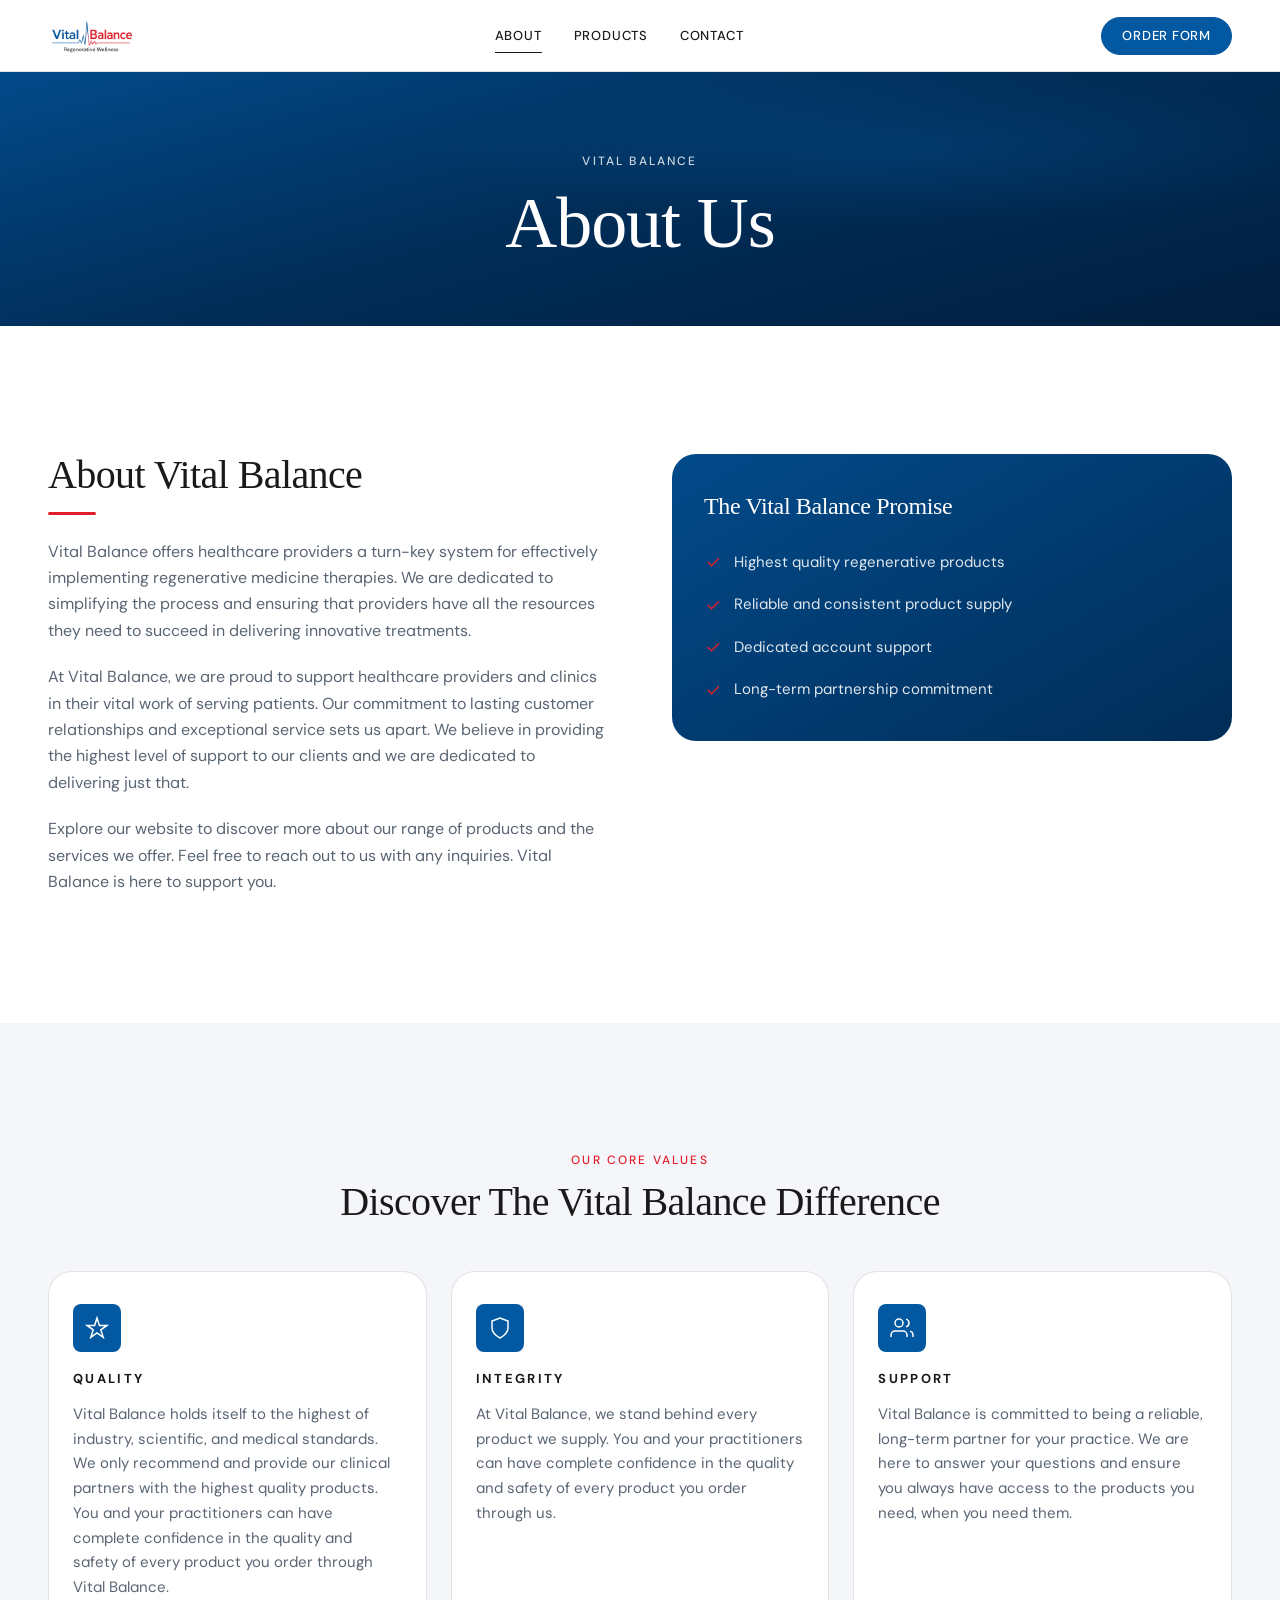
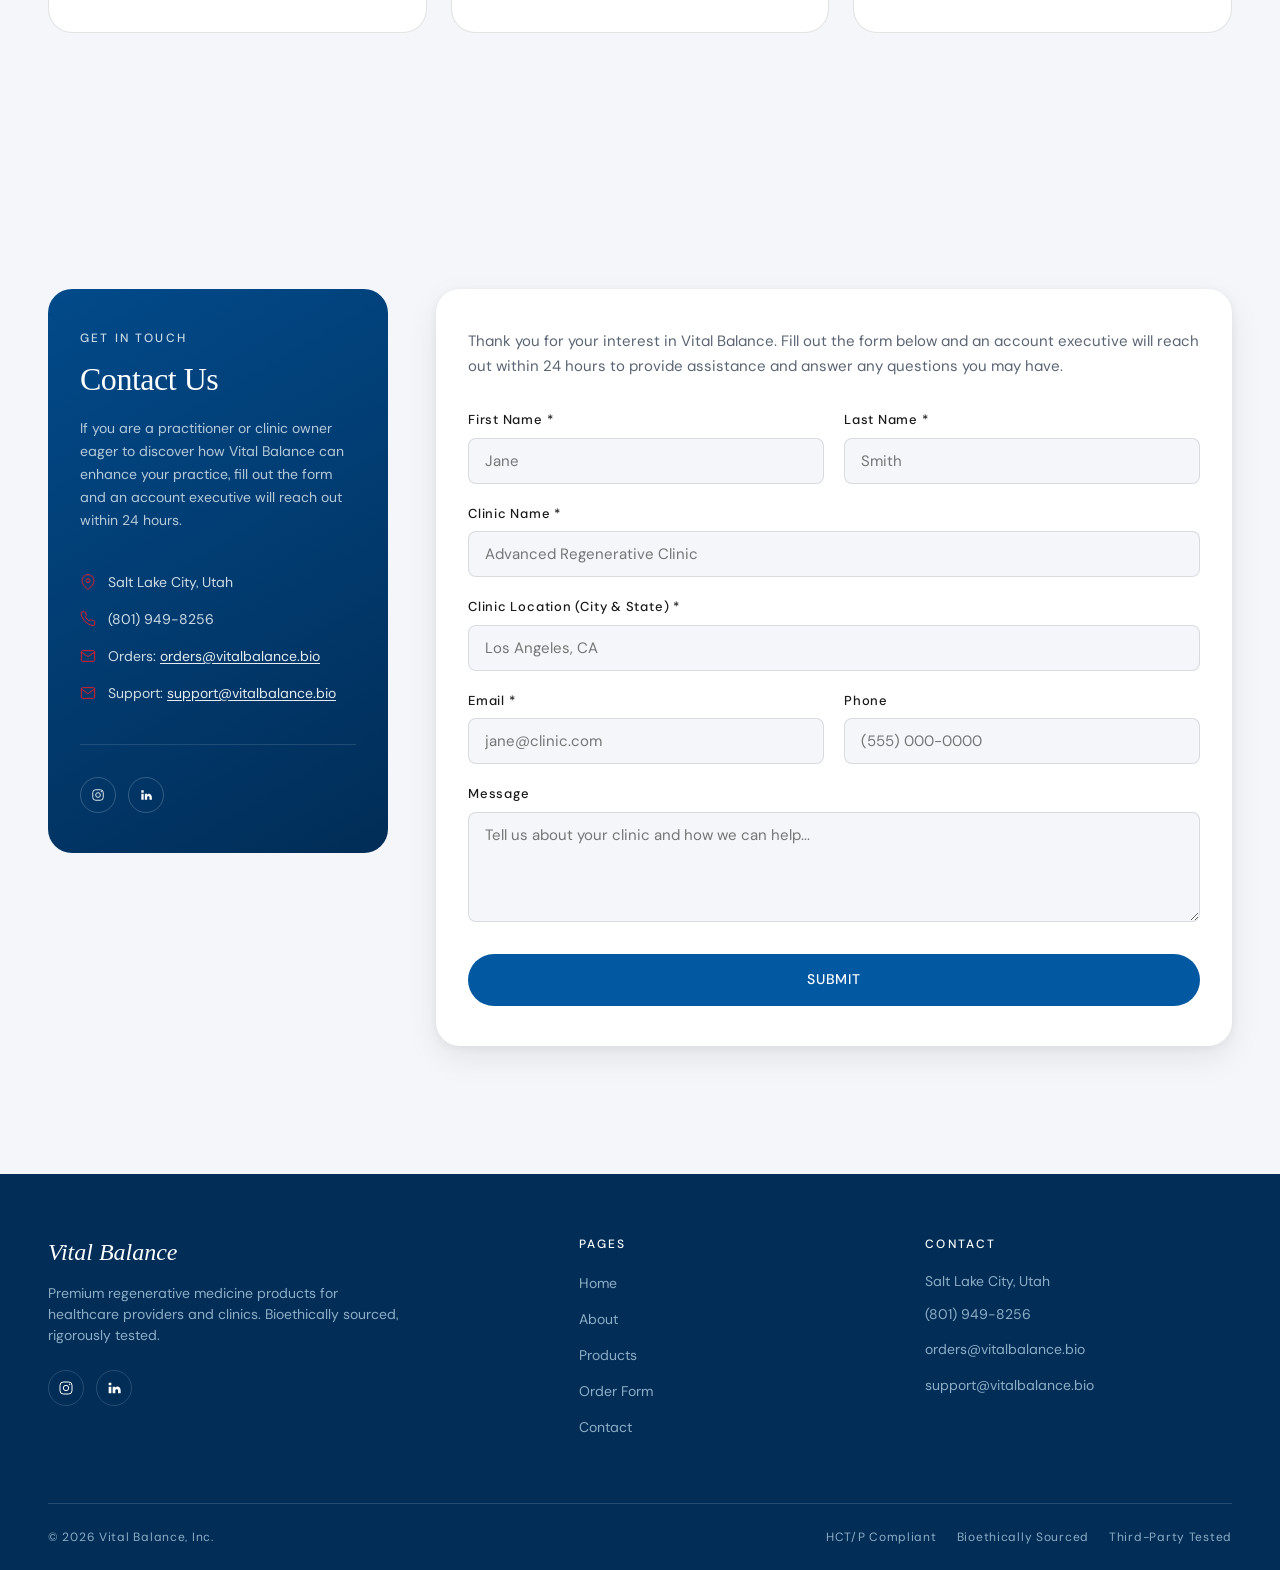
==== commit e41c800f: "Remove Services link from nav, mobile overlay, and footer across all pages Co-Authored-By: Claude So" ====
--- a/vitalbalance-about.html
+++ b/vitalbalance-about.html
@@ -18,7 +18,6 @@
     <div class="nav__center">
       <a class="nav__link" href="vitalbalance-about.html" aria-current="page">About</a>
       <a class="nav__link" href="vitalbalance-products.html">Products</a>
-      <a class="nav__link" href="#">Services</a>
       <a class="nav__link" href="#contact">Contact</a>
     </div>
     <div class="nav__right">
@@ -34,7 +33,6 @@
     <a class="nav-overlay__cta" href="vitalbalance-order.html">Order Form</a>
     <a class="nav-overlay__link" href="vitalbalance-about.html">About</a>
     <a class="nav-overlay__link" href="vitalbalance-products.html">Products</a>
-    <a class="nav-overlay__link" href="#">Services</a>
     <a class="nav-overlay__link" href="#contact">Contact</a>
   </div>
 
@@ -215,7 +213,6 @@
             <li><a href="vitalbalance-home.html">Home</a></li>
             <li><a href="vitalbalance-about.html">About</a></li>
             <li><a href="vitalbalance-products.html">Products</a></li>
-            <li><a href="#">Services</a></li>
             <li><a href="vitalbalance-order.html">Order Form</a></li>
             <li><a href="#contact">Contact</a></li>
           </ul>
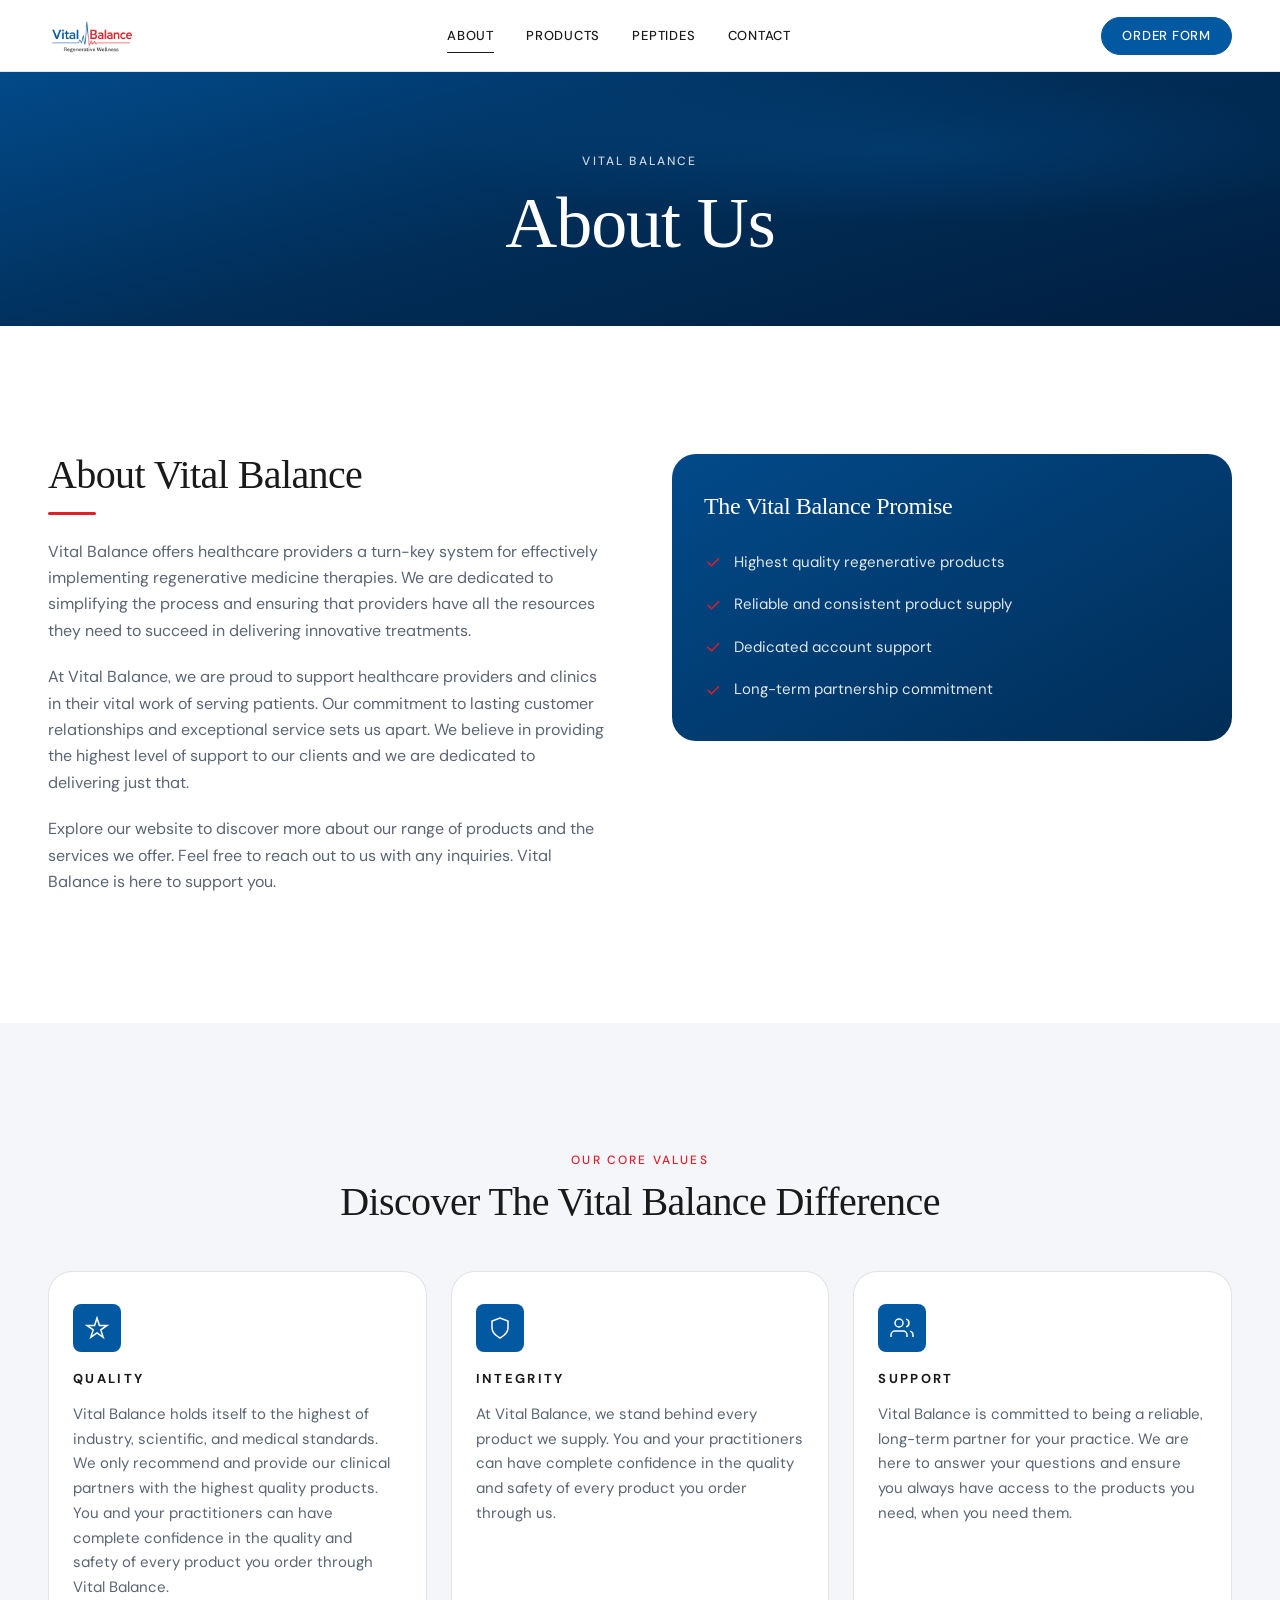
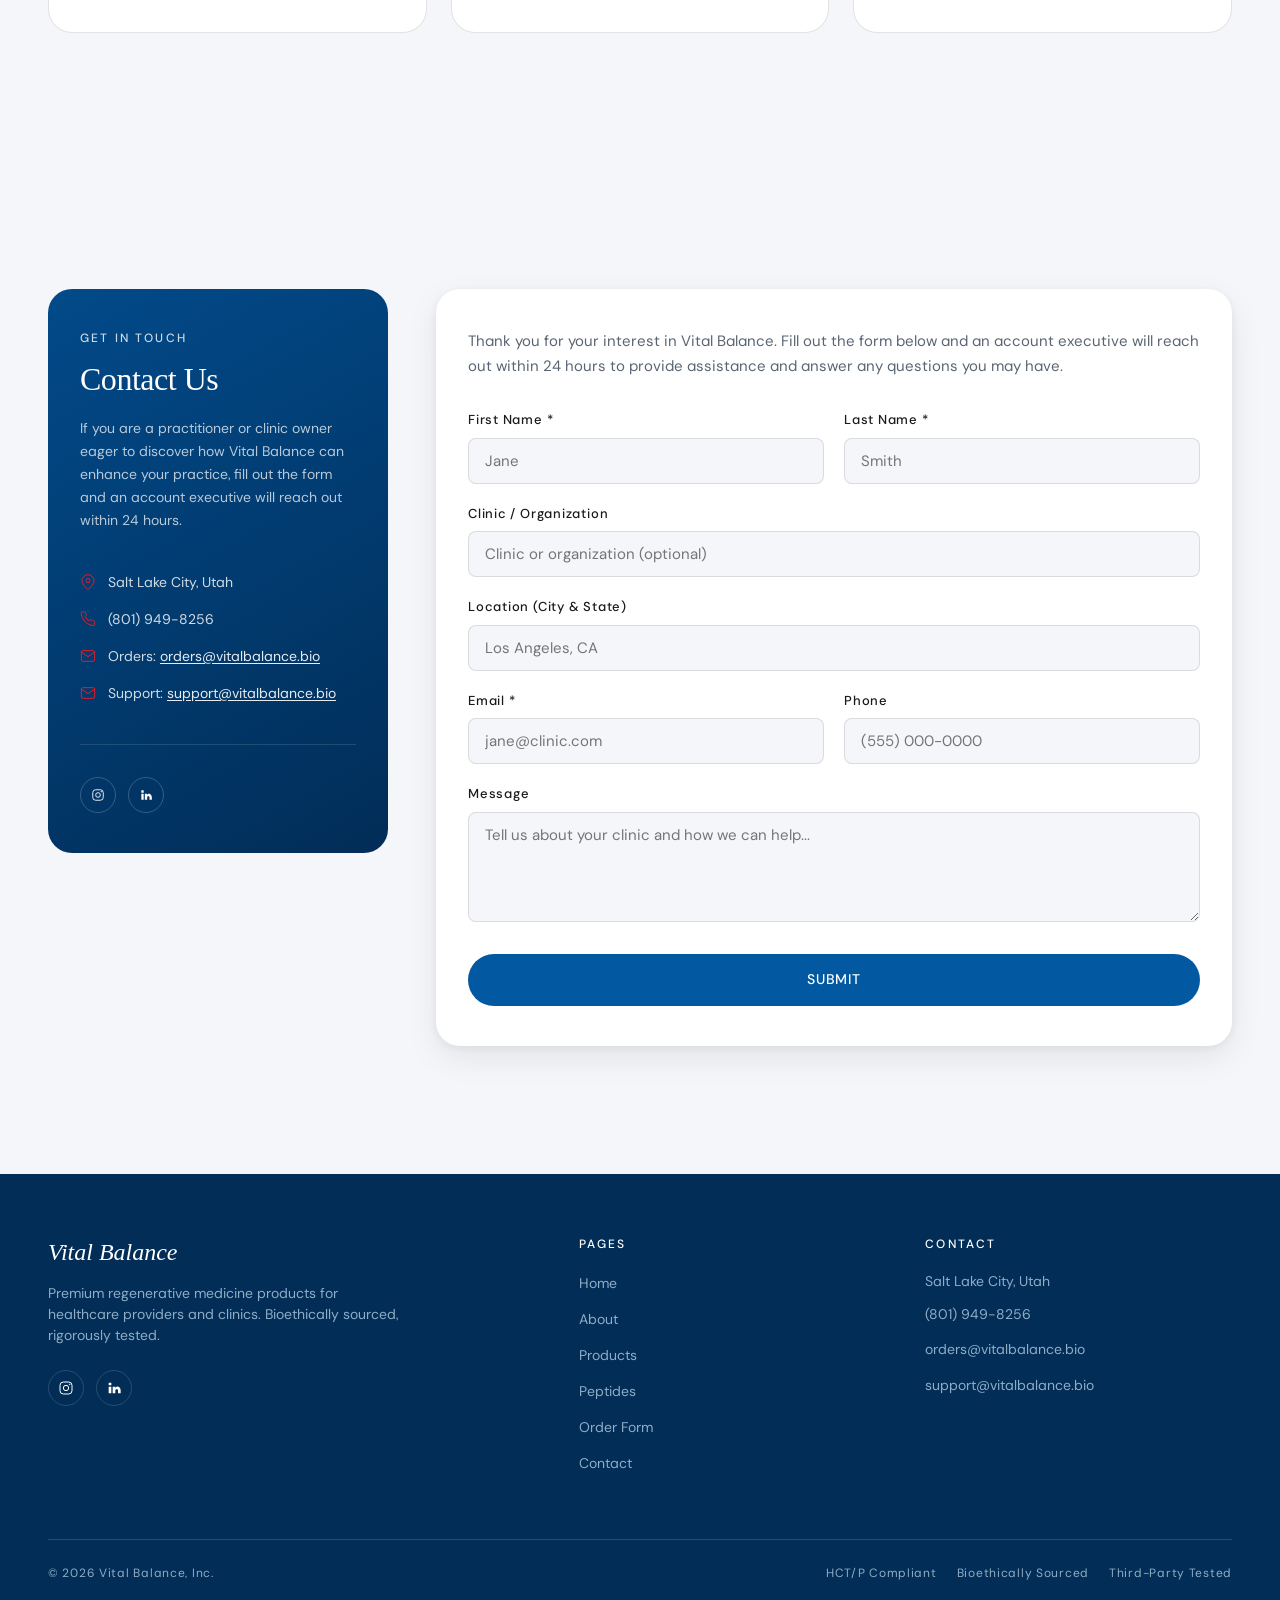
==== commit 508717cf: "Add Research Peptides page; fix contact form clinic fields - New vitalbalance-peptides.html with all" ====
--- a/vitalbalance-about.html
+++ b/vitalbalance-about.html
@@ -18,6 +18,7 @@
     <div class="nav__center">
       <a class="nav__link" href="vitalbalance-about.html" aria-current="page">About</a>
       <a class="nav__link" href="vitalbalance-products.html">Products</a>
+      <a class="nav__link" href="vitalbalance-peptides.html">Peptides</a>
       <a class="nav__link" href="#contact">Contact</a>
     </div>
     <div class="nav__right">
@@ -33,6 +34,7 @@
     <a class="nav-overlay__cta" href="vitalbalance-order.html">Order Form</a>
     <a class="nav-overlay__link" href="vitalbalance-about.html">About</a>
     <a class="nav-overlay__link" href="vitalbalance-products.html">Products</a>
+    <a class="nav-overlay__link" href="vitalbalance-peptides.html">Peptides</a>
     <a class="nav-overlay__link" href="#contact">Contact</a>
   </div>
 
@@ -167,12 +169,12 @@
               </div>
             </div>
             <div class="contact-form__field">
-              <label for="cf-clinic">Clinic Name *</label>
-              <input type="text" id="cf-clinic" name="clinic_name" required placeholder="Advanced Regenerative Clinic" />
+              <label for="cf-clinic">Clinic / Organization</label>
+              <input type="text" id="cf-clinic" name="clinic_name" placeholder="Clinic or organization (optional)" />
             </div>
             <div class="contact-form__field">
-              <label for="cf-location">Clinic Location (City &amp; State) *</label>
-              <input type="text" id="cf-location" name="clinic_location" required placeholder="Los Angeles, CA" />
+              <label for="cf-location">Location (City &amp; State)</label>
+              <input type="text" id="cf-location" name="clinic_location" placeholder="Los Angeles, CA" />
             </div>
             <div class="contact-form__row">
               <div class="contact-form__field">
@@ -213,6 +215,7 @@
             <li><a href="vitalbalance-home.html">Home</a></li>
             <li><a href="vitalbalance-about.html">About</a></li>
             <li><a href="vitalbalance-products.html">Products</a></li>
+            <li><a href="vitalbalance-peptides.html">Peptides</a></li>
             <li><a href="vitalbalance-order.html">Order Form</a></li>
             <li><a href="#contact">Contact</a></li>
           </ul>
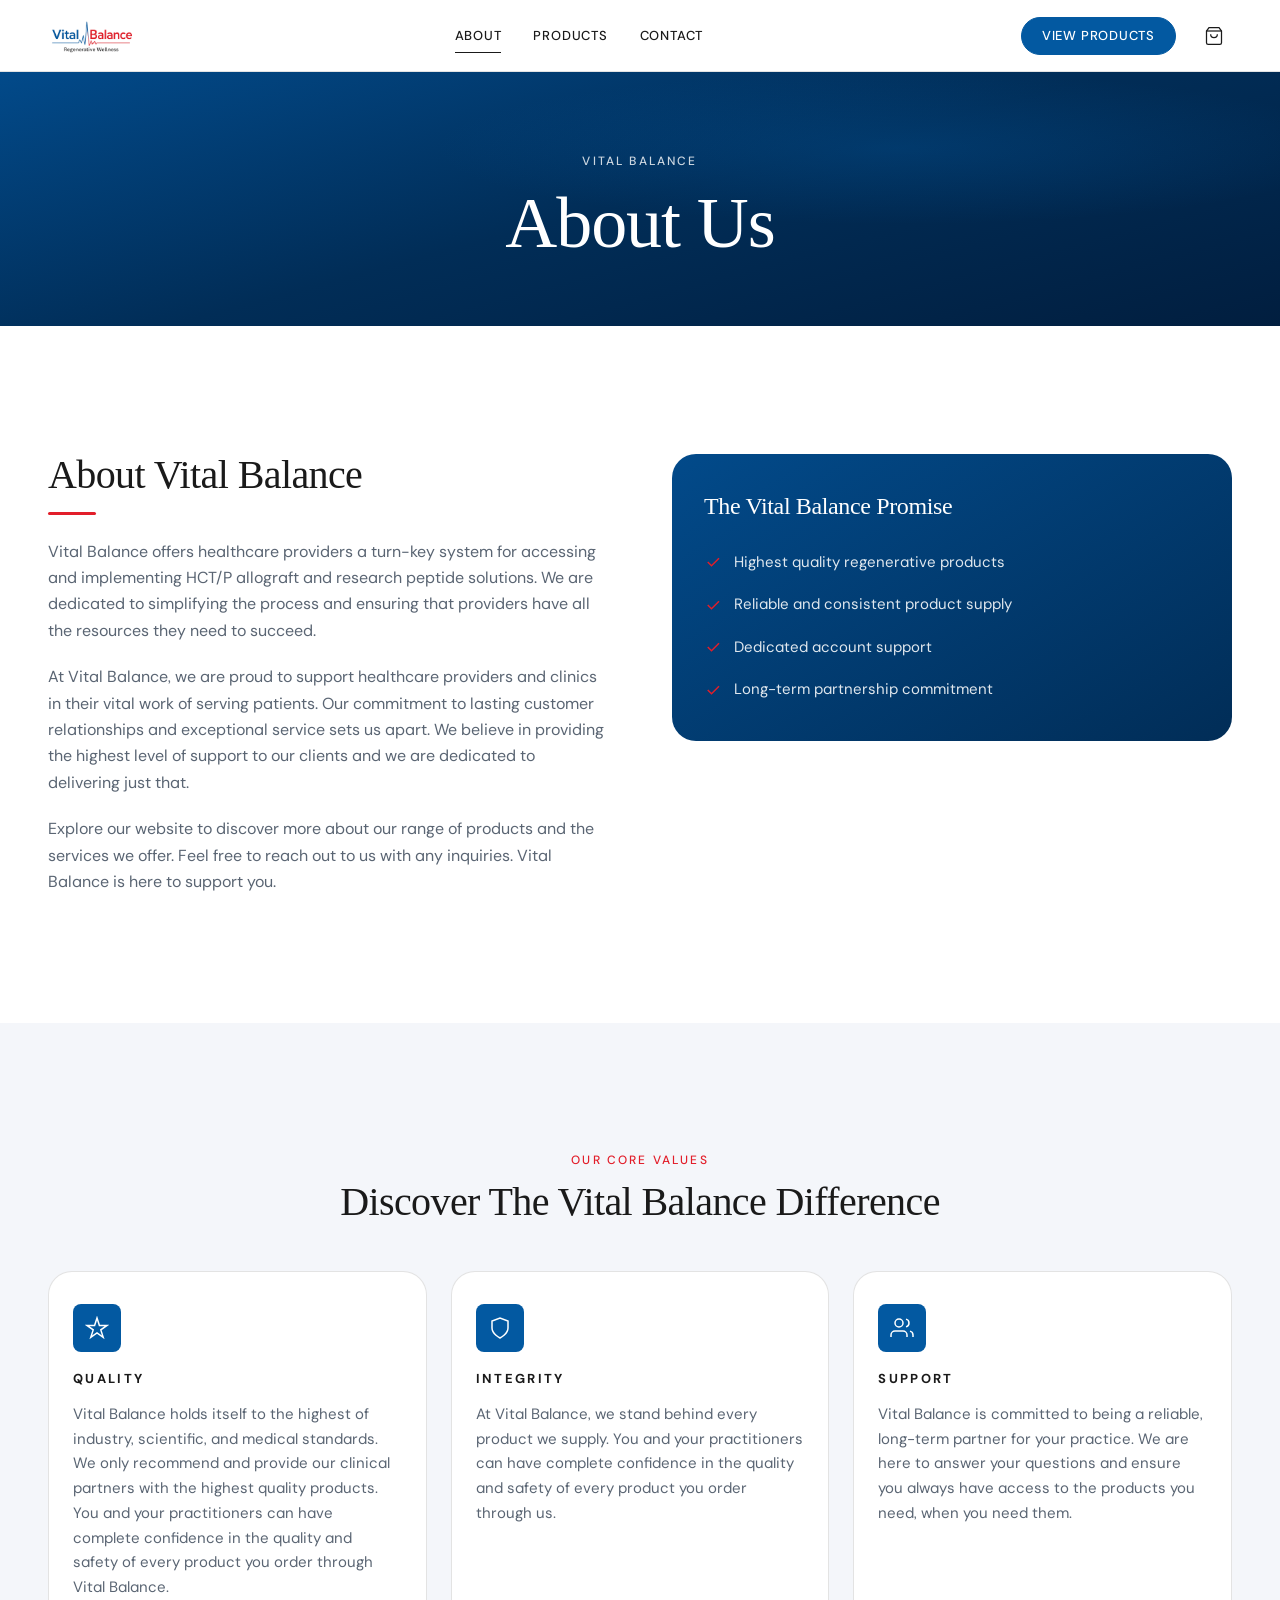
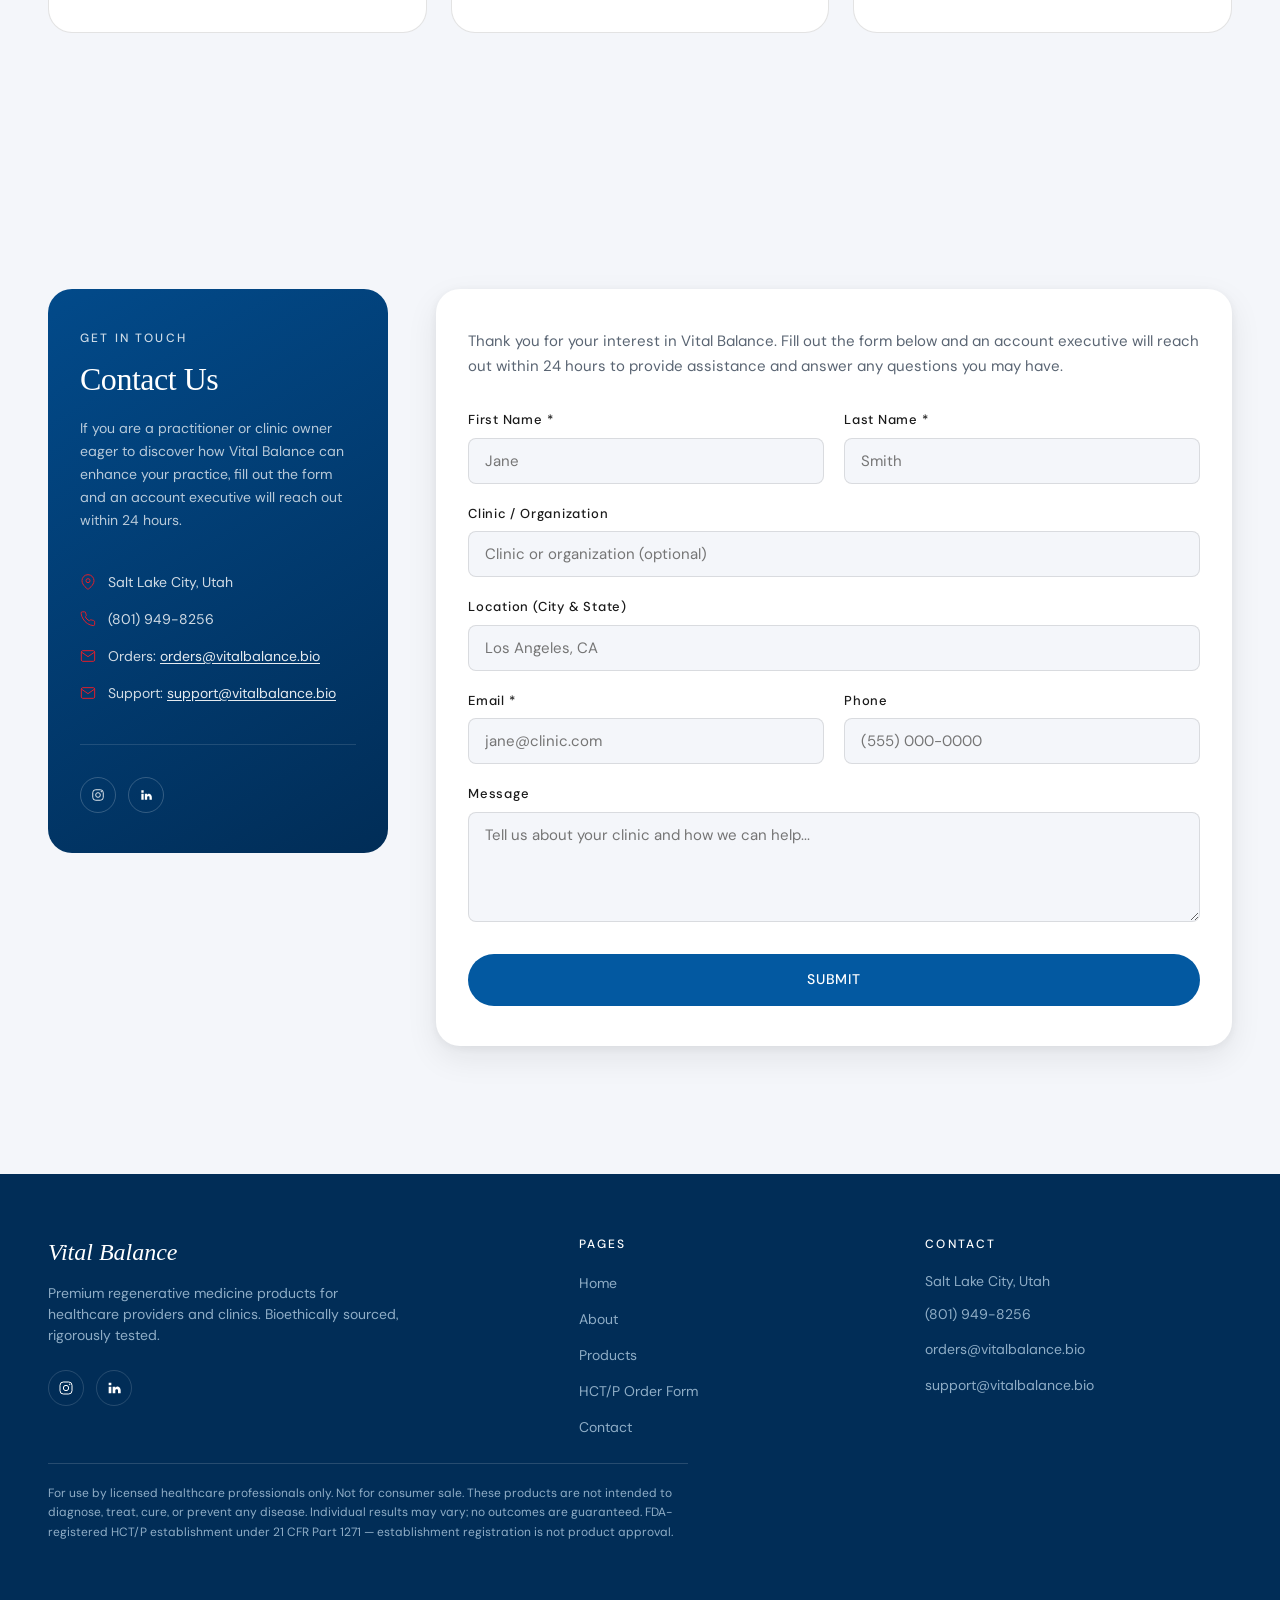
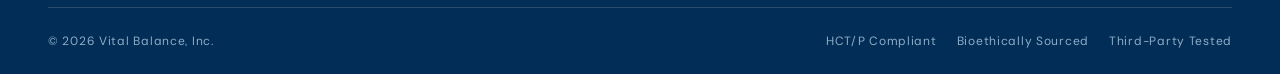
==== commit 82d5f4d0: "Redesign PLP with product card grid, category filters, and cart system - PLP: new product card grid " ====
--- a/vitalbalance-about.html
+++ b/vitalbalance-about.html
@@ -17,12 +17,15 @@
     </a>
     <div class="nav__center">
       <a class="nav__link" href="vitalbalance-about.html" aria-current="page">About</a>
-      <a class="nav__link" href="vitalbalance-products.html">Products</a>
-      <a class="nav__link" href="vitalbalance-peptides.html">Peptides</a>
+      <a class="nav__link" href="vitalbalance-plp.html">Products</a>
       <a class="nav__link" href="#contact">Contact</a>
     </div>
     <div class="nav__right">
-      <a class="nav__cta" href="vitalbalance-order.html">Order Form</a>
+      <a class="nav__cta" href="vitalbalance-plp.html">View Products</a>
+      <a class="nav__cart" href="vitalbalance-plp.html" aria-label="View cart">
+        <svg width="20" height="20" viewBox="0 0 24 24" fill="none" stroke="currentColor" stroke-width="1.5"><path d="M6 2 3 6v14a2 2 0 0 0 2 2h14a2 2 0 0 0 2-2V6l-3-4z"/><line x1="3" y1="6" x2="21" y2="6"/><path d="M16 10a4 4 0 0 1-8 0"/></svg>
+        <span class="nav__cart-badge" id="cart-badge" hidden>0</span>
+      </a>
       <button class="nav__hamburger" aria-label="Open menu"><span></span><span></span><span></span></button>
     </div>
   </nav>
@@ -31,10 +34,9 @@
     <button class="nav-overlay__close" aria-label="Close menu">
       <svg width="22" height="22" viewBox="0 0 24 24" fill="none" stroke="currentColor" stroke-width="1.5"><path d="m6 6 12 12M18 6 6 18"/></svg>
     </button>
-    <a class="nav-overlay__cta" href="vitalbalance-order.html">Order Form</a>
+    <a class="nav-overlay__cta" href="vitalbalance-plp.html">View Products</a>
     <a class="nav-overlay__link" href="vitalbalance-about.html">About</a>
-    <a class="nav-overlay__link" href="vitalbalance-products.html">Products</a>
-    <a class="nav-overlay__link" href="vitalbalance-peptides.html">Peptides</a>
+    <a class="nav-overlay__link" href="vitalbalance-plp.html">Products</a>
     <a class="nav-overlay__link" href="#contact">Contact</a>
   </div>
 
@@ -56,7 +58,7 @@
           <div class="about-body__copy reveal">
             <h2>About Vital Balance</h2>
             <div class="about-body__rule"></div>
-            <p>Vital Balance offers healthcare providers a turn-key system for effectively implementing regenerative medicine therapies. We are dedicated to simplifying the process and ensuring that providers have all the resources they need to succeed in delivering innovative treatments.</p>
+            <p>Vital Balance offers healthcare providers a turn-key system for accessing and implementing HCT/P allograft and research peptide solutions. We are dedicated to simplifying the process and ensuring that providers have all the resources they need to succeed.</p>
             <p>At Vital Balance, we are proud to support healthcare providers and clinics in their vital work of serving patients. Our commitment to lasting customer relationships and exceptional service sets us apart. We believe in providing the highest level of support to our clients and we are dedicated to delivering just that.</p>
             <p>Explore our website to discover more about our range of products and the services we offer. Feel free to reach out to us with any inquiries. Vital Balance is here to support you.</p>
           </div>
@@ -214,9 +216,8 @@
           <ul class="footer__list">
             <li><a href="vitalbalance-home.html">Home</a></li>
             <li><a href="vitalbalance-about.html">About</a></li>
-            <li><a href="vitalbalance-products.html">Products</a></li>
-            <li><a href="vitalbalance-peptides.html">Peptides</a></li>
-            <li><a href="vitalbalance-order.html">Order Form</a></li>
+            <li><a href="vitalbalance-plp.html">Products</a></li>
+            <li><a href="vitalbalance-order.html">HCT/P Order Form</a></li>
             <li><a href="#contact">Contact</a></li>
           </ul>
         </div>
@@ -230,6 +231,7 @@
           </ul>
         </div>
       </div>
+      <p class="footer__disclaimer">For use by licensed healthcare professionals only. Not for consumer sale. These products are not intended to diagnose, treat, cure, or prevent any disease. Individual results may vary; no outcomes are guaranteed. FDA-registered HCT/P establishment under 21 CFR Part 1271 — establishment registration is not product approval.</p>
       <div class="footer__bottom">
         <span>© 2026 Vital Balance, Inc.</span>
         <div class="footer__certs">
--- a/components.css
+++ b/components.css
@@ -151,6 +151,40 @@
   background: currentColor; transition: var(--transition);
 }
 @media (min-width: 880px) { .nav__hamburger { display: none; } }
+
+/* Cart icon button */
+.nav__cart {
+  position: relative;
+  display: inline-flex;
+  align-items: center;
+  justify-content: center;
+  width: 36px; height: 36px;
+  background: none;
+  border: none;
+  border-radius: var(--radius-sm);
+  color: var(--charcoal);
+  cursor: pointer;
+  transition: color var(--dur) var(--ease);
+  flex-shrink: 0;
+}
+.nav__cart:hover { color: var(--sage); }
+.nav__cart-badge {
+  position: absolute;
+  top: 2px; right: 2px;
+  min-width: 16px; height: 16px;
+  background: var(--brown);
+  color: #fff;
+  border-radius: 8px;
+  font-size: 9px;
+  font-weight: 700;
+  display: flex;
+  align-items: center;
+  justify-content: center;
+  line-height: 1;
+  padding: 0 3px;
+  pointer-events: none;
+}
+.nav__cart-badge[hidden] { display: none; }
 
 /* Mobile overlay menu */
 .nav-overlay {
@@ -419,6 +453,16 @@
 }
 .footer__certs { display: flex; flex-wrap: wrap; gap: var(--sp-5); }
 
+.footer__disclaimer {
+  margin-top: var(--sp-6);
+  padding-top: var(--sp-5);
+  border-top: 1px solid var(--border-on-dark);
+  font-size: var(--fs-12);
+  color: var(--fg-on-dark-mute);
+  line-height: var(--lh-relaxed);
+  max-width: 80ch;
+}
+
 /* ---------- PRODUCT CARD ---------------------------------- */
 /* Used on Home featured grid + PLP grid + PDP related row */
 .product-card {
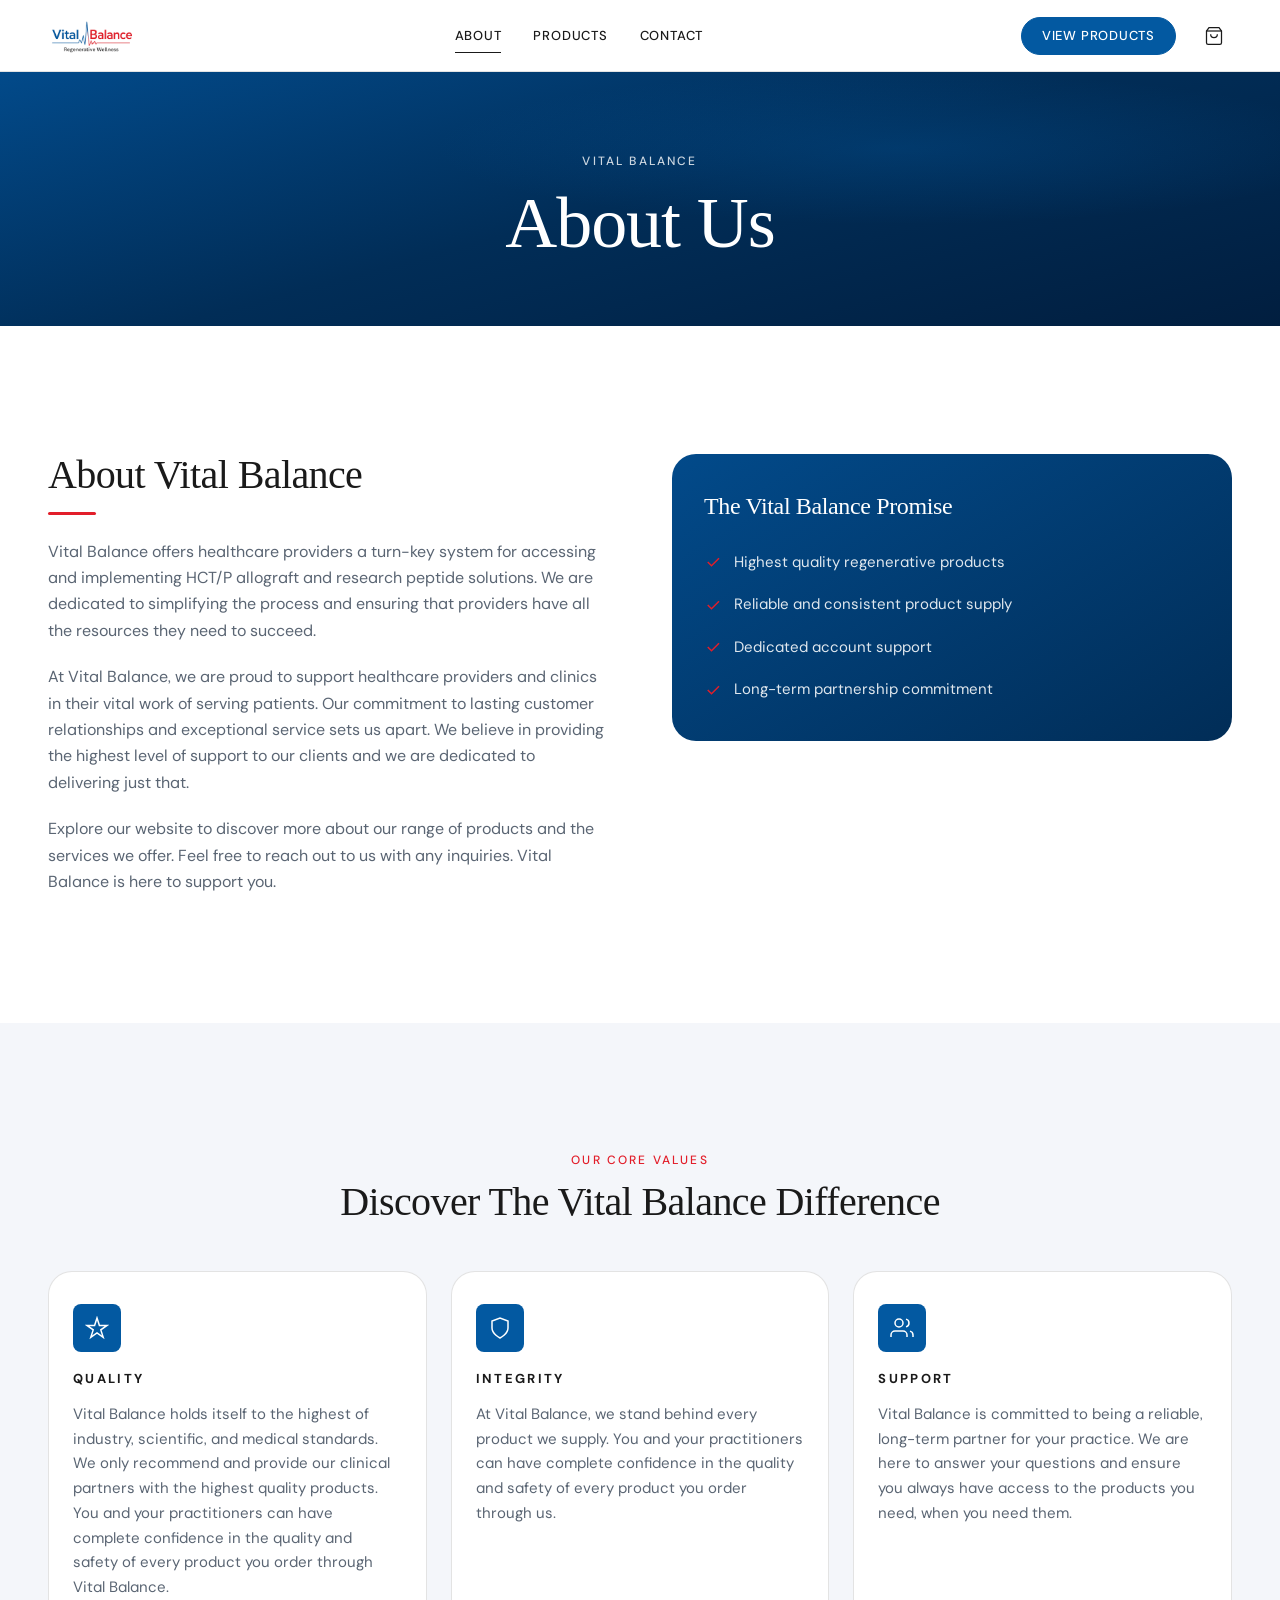
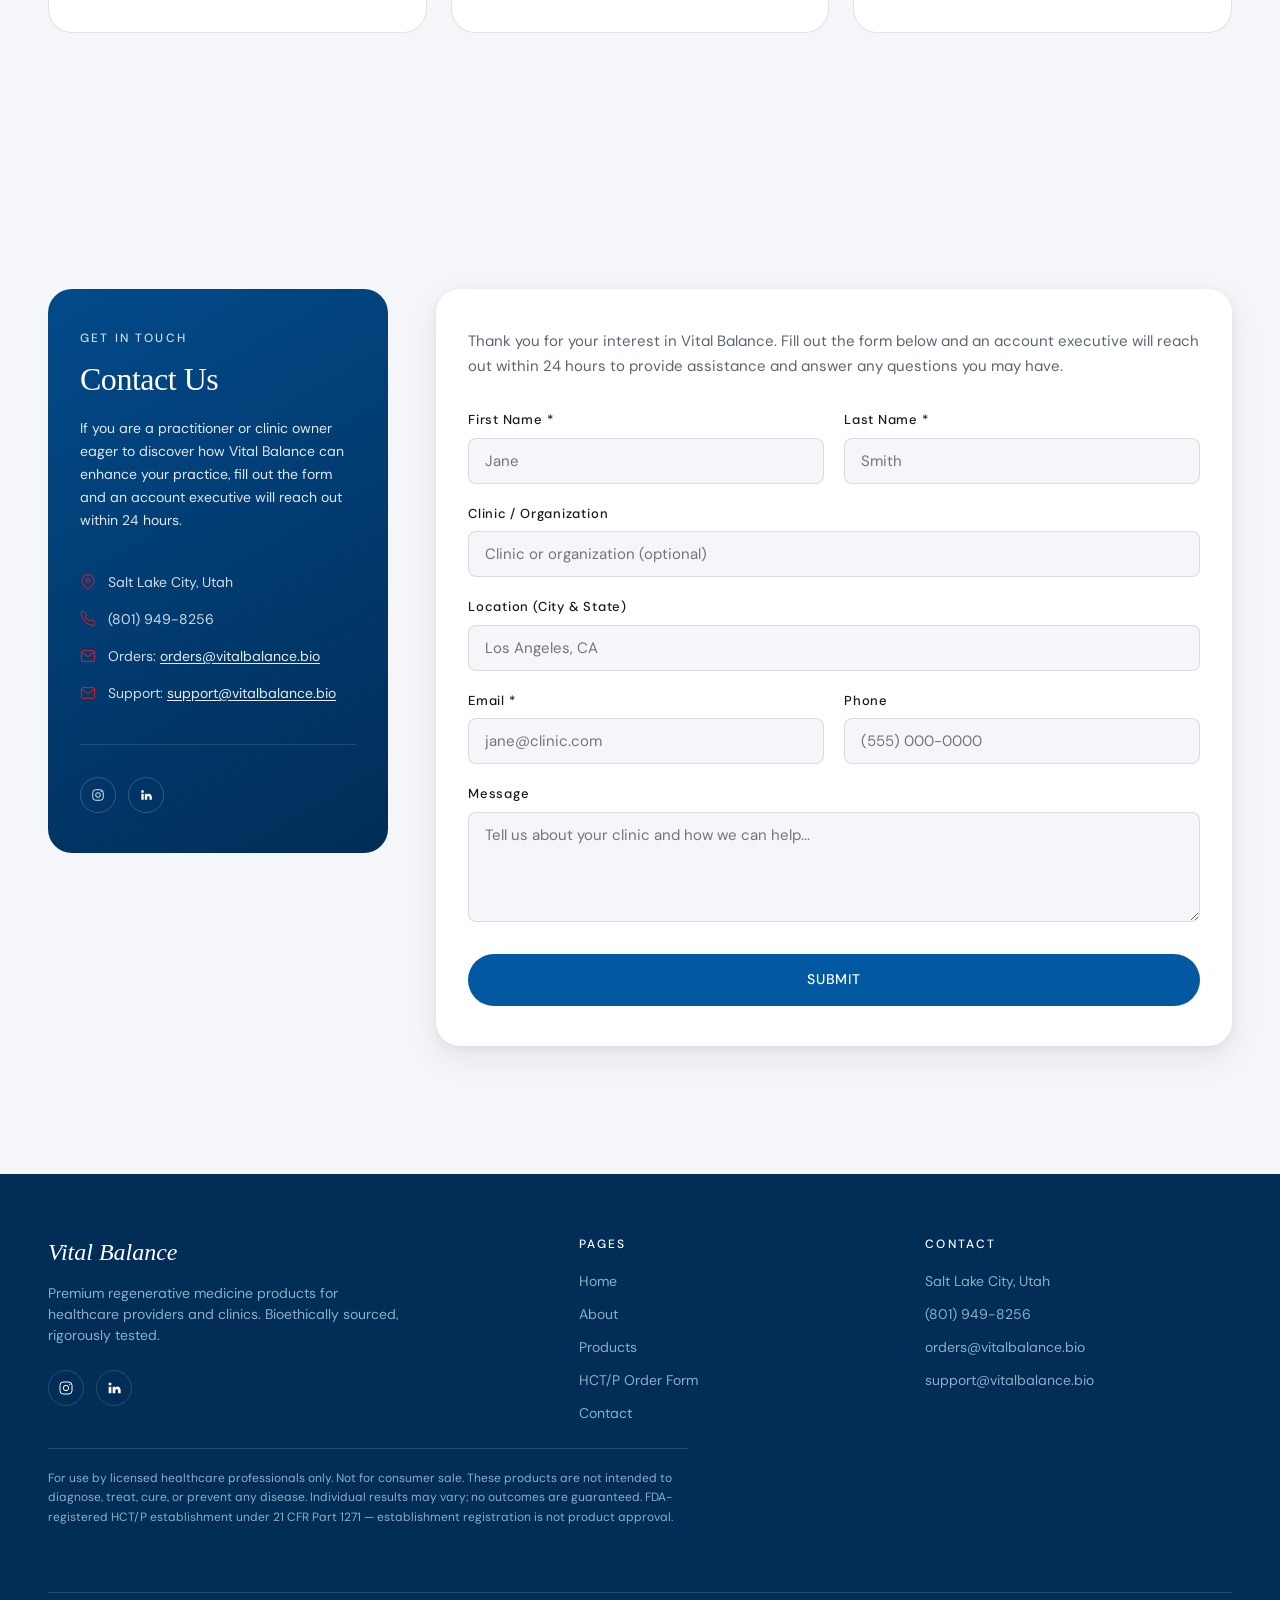
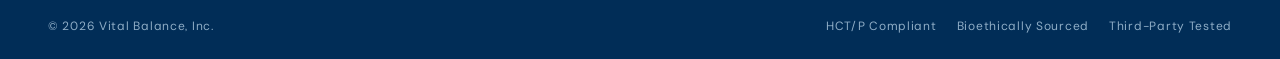
==== commit 04b29884: "Fix accessibility and UX audit: focus trap, form errors, contrast, transitions - Skip link: fix unde" ====
--- a/vitalbalance-about.html
+++ b/vitalbalance-about.html
@@ -11,8 +11,10 @@
 </head>
 <body>
 
+  <a class="skip-link" href="#main-content">Skip to main content</a>
+
   <nav class="nav" aria-label="Primary">
-    <a class="nav__brand" href="vitalbalance-home.html">
+    <a class="nav__brand" href="vitalbalance-home.html" aria-label="Home">
       <img class="nav__logo" src="asset/vital_balance_logo_no_bg.jpg" alt="Vital Balance" />
     </a>
     <div class="nav__center">
@@ -30,7 +32,7 @@
     </div>
   </nav>
 
-  <div class="nav-overlay" aria-hidden="true">
+  <div class="nav-overlay" aria-hidden="true" aria-modal="true" role="dialog" aria-label="Navigation menu">
     <button class="nav-overlay__close" aria-label="Close menu">
       <svg width="22" height="22" viewBox="0 0 24 24" fill="none" stroke="currentColor" stroke-width="1.5"><path d="m6 6 12 12M18 6 6 18"/></svg>
     </button>
@@ -40,7 +42,7 @@
     <a class="nav-overlay__link" href="#contact">Contact</a>
   </div>
 
-  <main>
+  <main id="main-content">
 
     <!-- ============== PAGE HERO ============== -->
     <section class="page-hero">
--- a/colors_and_type.css
+++ b/colors_and_type.css
@@ -80,6 +80,7 @@
   --font-body:    "DM Sans", "Plus Jakarta Sans", -apple-system, BlinkMacSystemFont, "Segoe UI", sans-serif;
 
   /* Modular scale, mobile-first; pages override --step-*-fluid via clamp */
+  --fs-11: 0.6875rem;
   --fs-12: 0.75rem;
   --fs-13: 0.8125rem;
   --fs-14: 0.875rem;
@@ -130,6 +131,7 @@
   --radius-xs: 2px;
   --radius-sm: 4px;
   --radius:    8px;
+  --radius-md: 12px;
   --radius-lg: 16px;
   --radius-xl: 24px;
   --radius-pill: 999px;
--- a/components.css
+++ b/components.css
@@ -2,6 +2,22 @@
    Vital Balance — Shared Components
    Buttons, Nav, Footer, Trust bar, Product card, Forms, Badges
    ============================================================ */
+
+/* Skip to main content */
+.skip-link {
+  position: absolute;
+  top: 0; left: 0;
+  padding: var(--sp-3) var(--sp-5);
+  background: var(--sage);
+  color: #fff;
+  font-size: var(--fs-14);
+  font-weight: 600;
+  z-index: 9999;
+  transform: translateY(-100%);
+  transition: transform 0.15s ease;
+  border-radius: 0 0 var(--radius) 0;
+}
+.skip-link:focus { transform: translateY(0); }
 
 /* ---------- BUTTONS ---------------------------------------- */
 .btn {
@@ -19,7 +35,7 @@
   border-radius: var(--radius-pill);
   border: 1px solid transparent;
   cursor: pointer;
-  transition: var(--transition);
+  transition: background var(--dur) var(--ease), border-color var(--dur) var(--ease), color var(--dur) var(--ease), transform var(--dur) var(--ease), box-shadow var(--dur) var(--ease);
   white-space: nowrap;
   user-select: none;
 }
@@ -175,7 +191,7 @@
   background: var(--brown);
   color: #fff;
   border-radius: 8px;
-  font-size: 9px;
+  font-size: 10px;
   font-weight: 700;
   display: flex;
   align-items: center;
@@ -295,7 +311,7 @@
 }
 .contact-info__desc {
   font-size: var(--fs-14);
-  color: rgba(255, 255, 255, 0.72);
+  color: rgba(255, 255, 255, 0.88);
   line-height: var(--lh-relaxed);
   margin-bottom: var(--sp-10);
 }
@@ -377,6 +393,33 @@
   background: var(--white);
 }
 .contact-form__field textarea { min-height: 110px; resize: vertical; }
+.contact-form__error {
+  display: block;
+  font-size: var(--fs-12);
+  color: #C0392B;
+  min-height: 1em;
+}
+.contact-form__field--error input,
+.contact-form__field--error textarea {
+  border-color: #C0392B;
+  box-shadow: 0 0 0 3px rgba(192, 57, 43, 0.1);
+}
+.contact-form__success {
+  display: flex;
+  align-items: center;
+  gap: var(--sp-3);
+  background: #EAF7EF;
+  border: 1px solid #27AE60;
+  border-radius: var(--radius);
+  padding: var(--sp-4) var(--sp-5);
+  color: #1E8449;
+  font-size: var(--fs-15);
+  font-weight: 500;
+  margin-bottom: var(--sp-6);
+}
+.contact-form__success svg { flex-shrink: 0; }
+.contact-form__success[hidden] { display: none; }
+
 .contact-form__submit {
   width: 100%;
   height: 52px;
@@ -438,6 +481,7 @@
   margin-bottom: var(--sp-5);
 }
 .footer__list { list-style: none; padding: 0; margin: 0; display: flex; flex-direction: column; gap: var(--sp-3); }
+.footer__list li { color: var(--fg-on-dark-mute); font-size: var(--fs-14); }
 .footer__list a { color: var(--fg-on-dark-mute); font-size: var(--fs-14); }
 .footer__list a:hover { color: var(--cream); }
 
@@ -525,7 +569,7 @@
   border-radius: var(--radius-pill);
   display: inline-flex; align-items: center; justify-content: center;
   color: var(--charcoal);
-  transition: var(--transition);
+  transition: background var(--dur) var(--ease), transform var(--dur) var(--ease);
 }
 .product-card__wishlist:hover { background: var(--cream); transform: scale(1.06); }
 .product-card__wishlist svg { width: 16px; height: 16px; transition: var(--transition); }
@@ -541,10 +585,19 @@
   transition: opacity var(--dur) var(--ease-out), transform var(--dur) var(--ease-out);
   pointer-events: none;
 }
-.product-card:hover .product-card__drawer {
+.product-card:hover .product-card__drawer,
+.product-card:focus-within .product-card__drawer {
   opacity: 1;
   transform: translateY(0);
   pointer-events: auto;
+}
+/* On touch-only devices (no hover), always show the action drawer */
+@media (hover: none) {
+  .product-card .product-card__drawer {
+    opacity: 1;
+    transform: translateY(0);
+    pointer-events: auto;
+  }
 }
 .product-card__drawer .btn { flex: 1; height: 40px; font-size: var(--fs-12); }
 
@@ -737,7 +790,7 @@
   border: 1px solid var(--border);
   border-radius: var(--radius-xl);
   padding: var(--sp-8) var(--sp-6);
-  transition: var(--transition);
+  transition: box-shadow var(--dur) var(--ease), transform var(--dur) var(--ease);
 }
 .value-card:hover {
   box-shadow: var(--shadow-card);
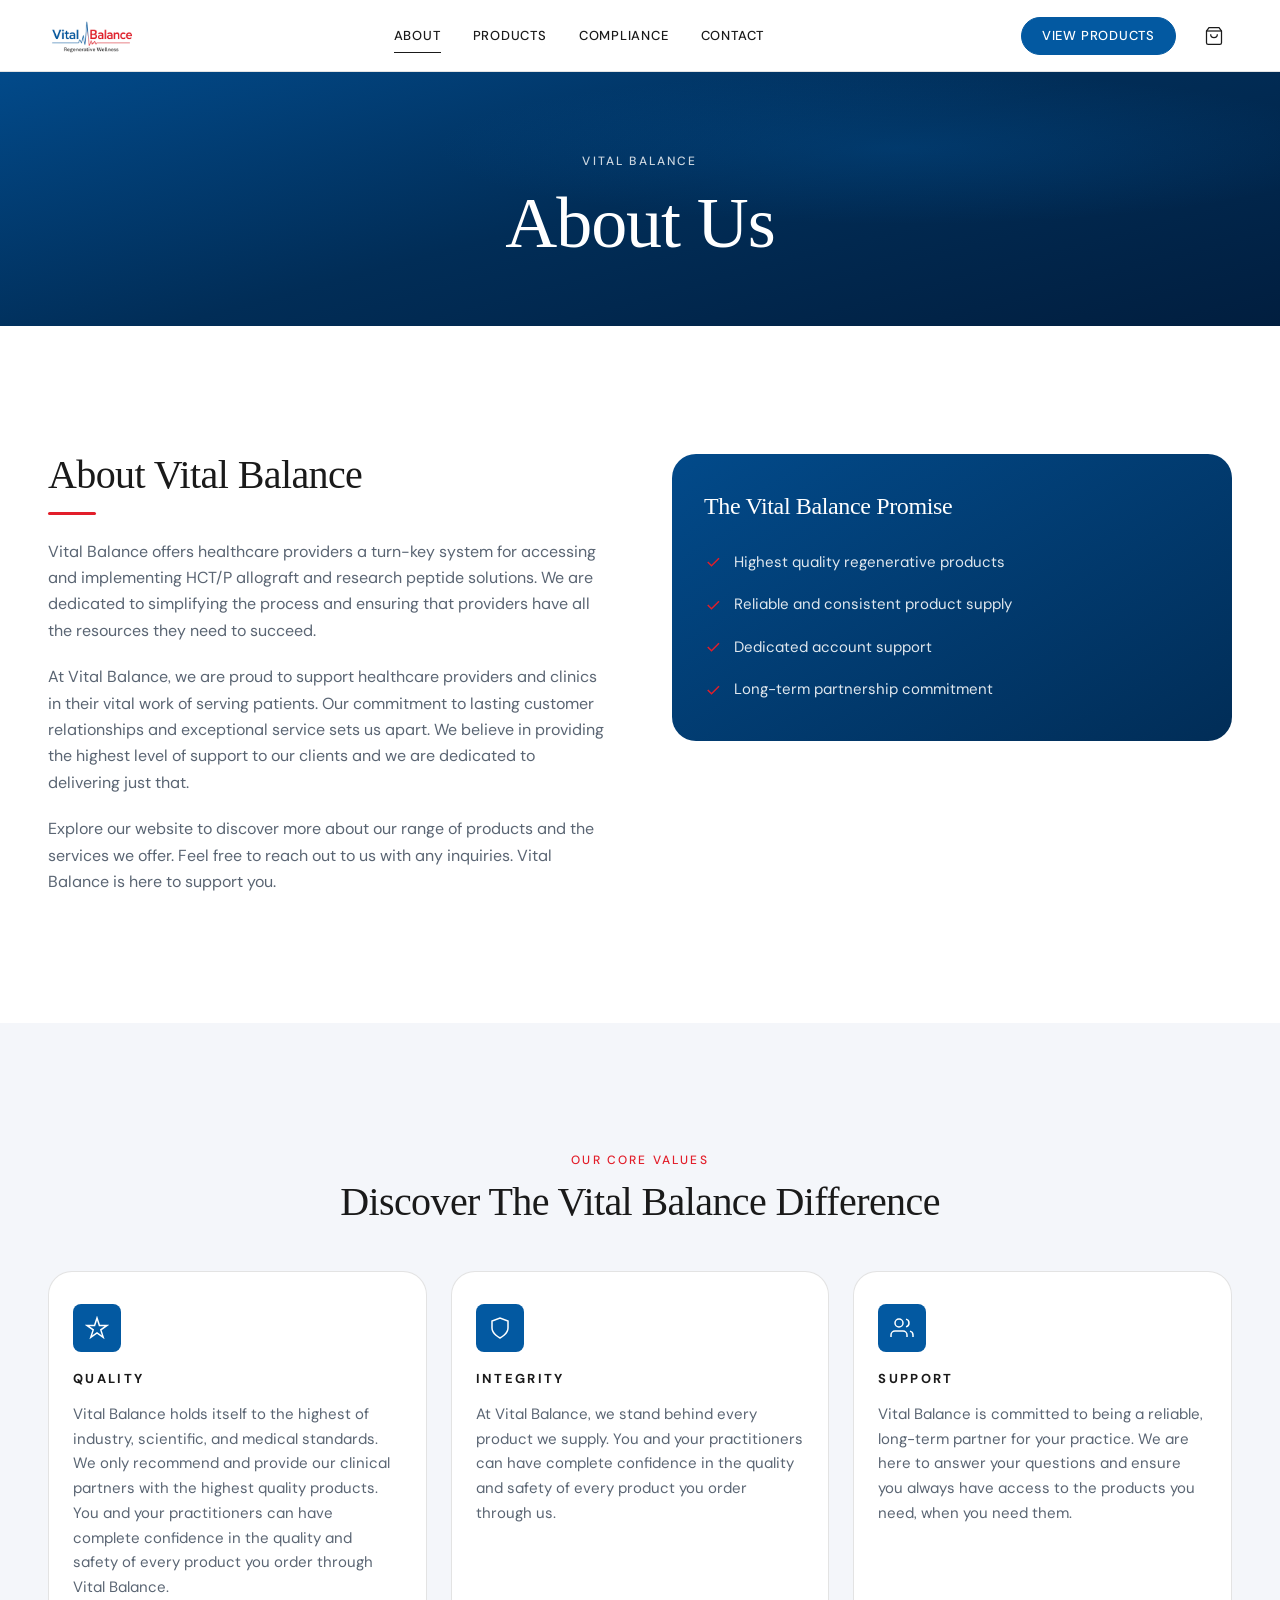
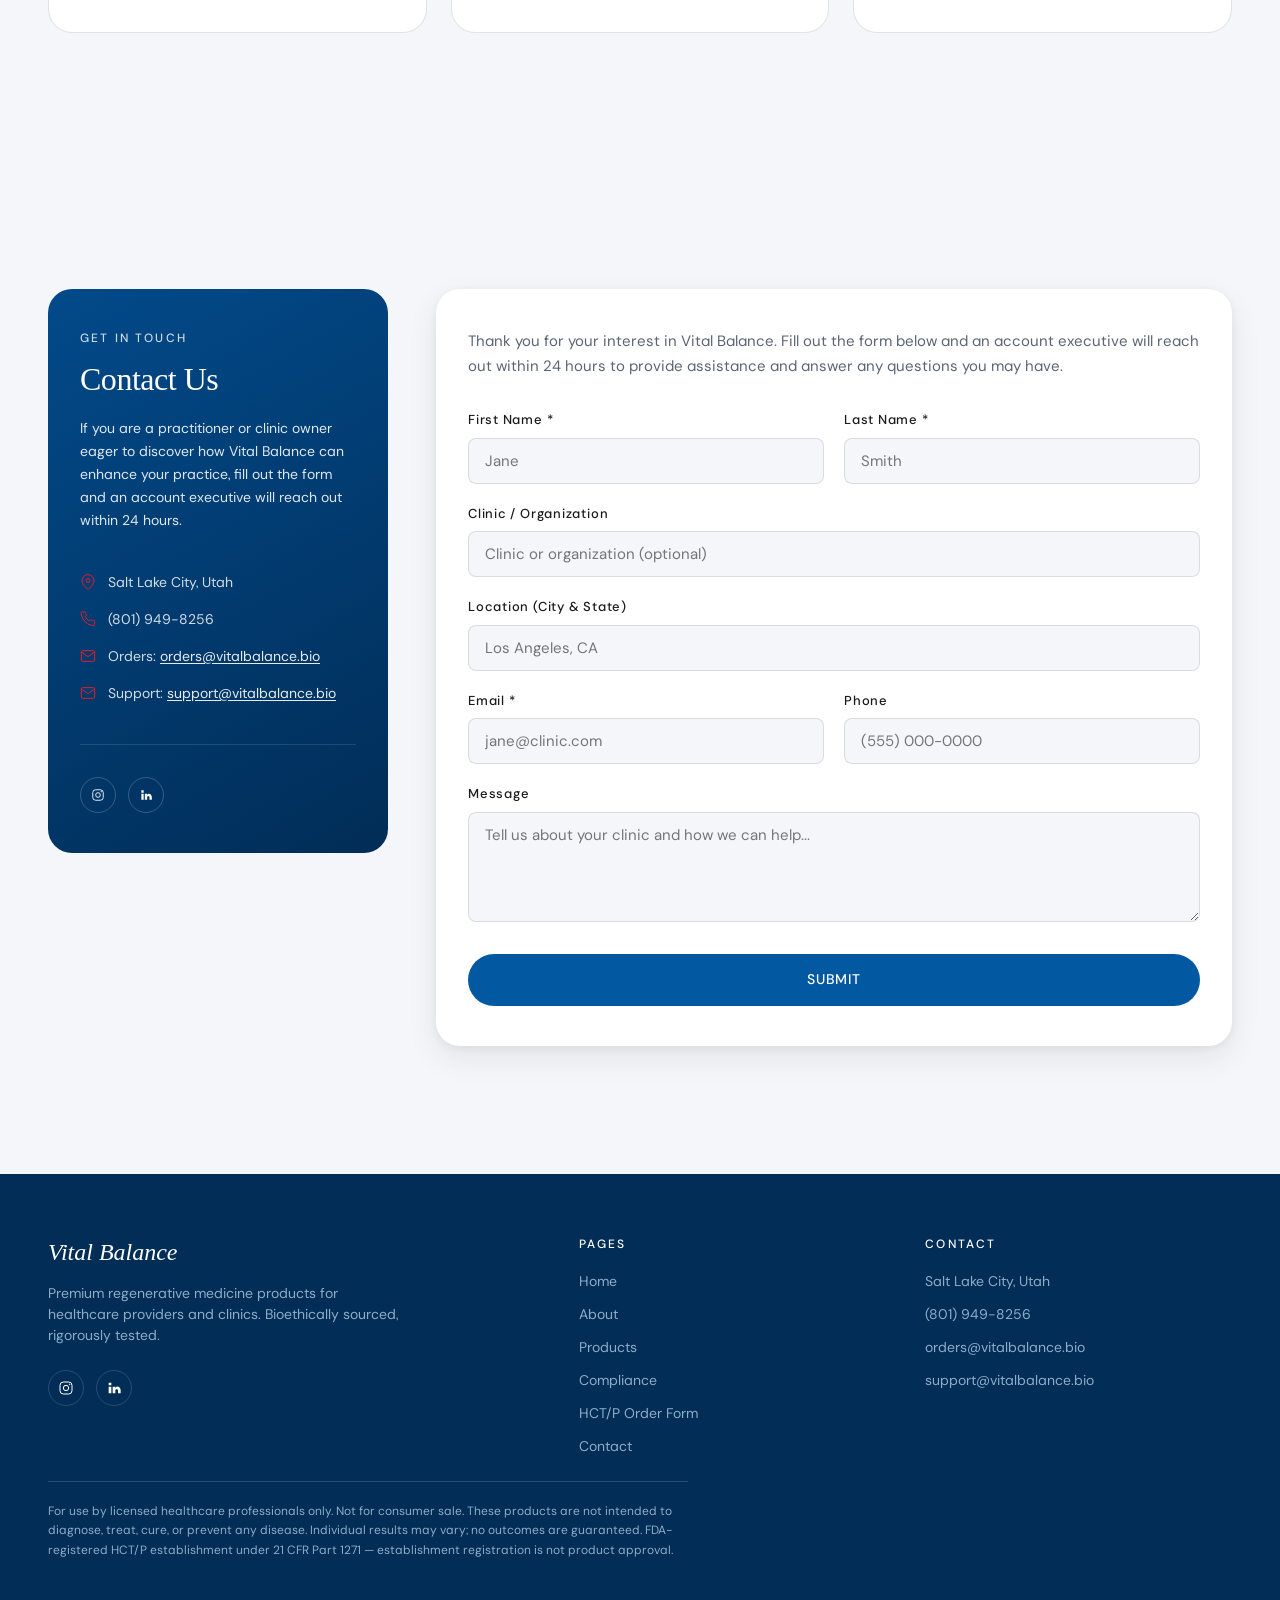
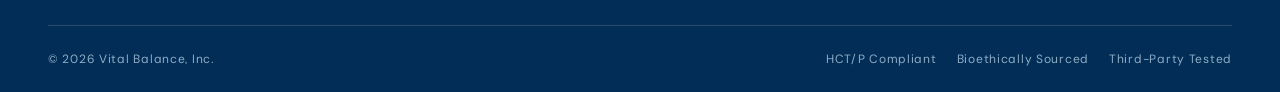
==== commit cb8d2e03: "Add compliance page and update universal nav - New vitalbalance-compliance.html: Required Disclaimer" ====
--- a/vitalbalance-about.html
+++ b/vitalbalance-about.html
@@ -20,6 +20,7 @@
     <div class="nav__center">
       <a class="nav__link" href="vitalbalance-about.html" aria-current="page">About</a>
       <a class="nav__link" href="vitalbalance-plp.html">Products</a>
+      <a class="nav__link" href="vitalbalance-compliance.html">Compliance</a>
       <a class="nav__link" href="#contact">Contact</a>
     </div>
     <div class="nav__right">
@@ -28,17 +29,18 @@
         <svg width="20" height="20" viewBox="0 0 24 24" fill="none" stroke="currentColor" stroke-width="1.5"><path d="M6 2 3 6v14a2 2 0 0 0 2 2h14a2 2 0 0 0 2-2V6l-3-4z"/><line x1="3" y1="6" x2="21" y2="6"/><path d="M16 10a4 4 0 0 1-8 0"/></svg>
         <span class="nav__cart-badge" id="cart-badge" hidden>0</span>
       </a>
-      <button class="nav__hamburger" aria-label="Open menu"><span></span><span></span><span></span></button>
+      <button type="button" class="nav__hamburger" aria-label="Open menu"><span></span><span></span><span></span></button>
     </div>
   </nav>
 
   <div class="nav-overlay" aria-hidden="true" aria-modal="true" role="dialog" aria-label="Navigation menu">
-    <button class="nav-overlay__close" aria-label="Close menu">
+    <button type="button" class="nav-overlay__close" aria-label="Close menu">
       <svg width="22" height="22" viewBox="0 0 24 24" fill="none" stroke="currentColor" stroke-width="1.5"><path d="m6 6 12 12M18 6 6 18"/></svg>
     </button>
     <a class="nav-overlay__cta" href="vitalbalance-plp.html">View Products</a>
     <a class="nav-overlay__link" href="vitalbalance-about.html">About</a>
     <a class="nav-overlay__link" href="vitalbalance-plp.html">Products</a>
+    <a class="nav-overlay__link" href="vitalbalance-compliance.html">Compliance</a>
     <a class="nav-overlay__link" href="#contact">Contact</a>
   </div>
 
@@ -219,6 +221,7 @@
             <li><a href="vitalbalance-home.html">Home</a></li>
             <li><a href="vitalbalance-about.html">About</a></li>
             <li><a href="vitalbalance-plp.html">Products</a></li>
+            <li><a href="vitalbalance-compliance.html">Compliance</a></li>
             <li><a href="vitalbalance-order.html">HCT/P Order Form</a></li>
             <li><a href="#contact">Contact</a></li>
           </ul>
--- a/colors_and_type.css
+++ b/colors_and_type.css
@@ -61,6 +61,12 @@
   --white:        #FFFFFF;
 
   --star:         #D6911C;   /* amber star color */
+
+  --error:          #C0392B;
+  --error-shadow:   rgba(192, 57, 43, 0.10);
+  --success-bg:     #EAF7EF;
+  --success-border: #27AE60;
+  --success-text:   #1E8449;
 
   /* ---------- Color: semantic --------------------------------- */
   --bg:              var(--cream);
--- a/components.css
+++ b/components.css
@@ -396,23 +396,23 @@
 .contact-form__error {
   display: block;
   font-size: var(--fs-12);
-  color: #C0392B;
+  color: var(--error);
   min-height: 1em;
 }
 .contact-form__field--error input,
 .contact-form__field--error textarea {
-  border-color: #C0392B;
-  box-shadow: 0 0 0 3px rgba(192, 57, 43, 0.1);
+  border-color: var(--error);
+  box-shadow: 0 0 0 3px var(--error-shadow);
 }
 .contact-form__success {
   display: flex;
   align-items: center;
   gap: var(--sp-3);
-  background: #EAF7EF;
-  border: 1px solid #27AE60;
+  background: var(--success-bg);
+  border: 1px solid var(--success-border);
   border-radius: var(--radius);
   padding: var(--sp-4) var(--sp-5);
-  color: #1E8449;
+  color: var(--success-text);
   font-size: var(--fs-15);
   font-weight: 500;
   margin-bottom: var(--sp-6);
@@ -481,8 +481,7 @@
   margin-bottom: var(--sp-5);
 }
 .footer__list { list-style: none; padding: 0; margin: 0; display: flex; flex-direction: column; gap: var(--sp-3); }
-.footer__list li { color: var(--fg-on-dark-mute); font-size: var(--fs-14); }
-.footer__list a { color: var(--fg-on-dark-mute); font-size: var(--fs-14); }
+.footer__list li, .footer__list a { color: var(--fg-on-dark-mute); font-size: var(--fs-14); }
 .footer__list a:hover { color: var(--cream); }
 
 .footer__bottom {
